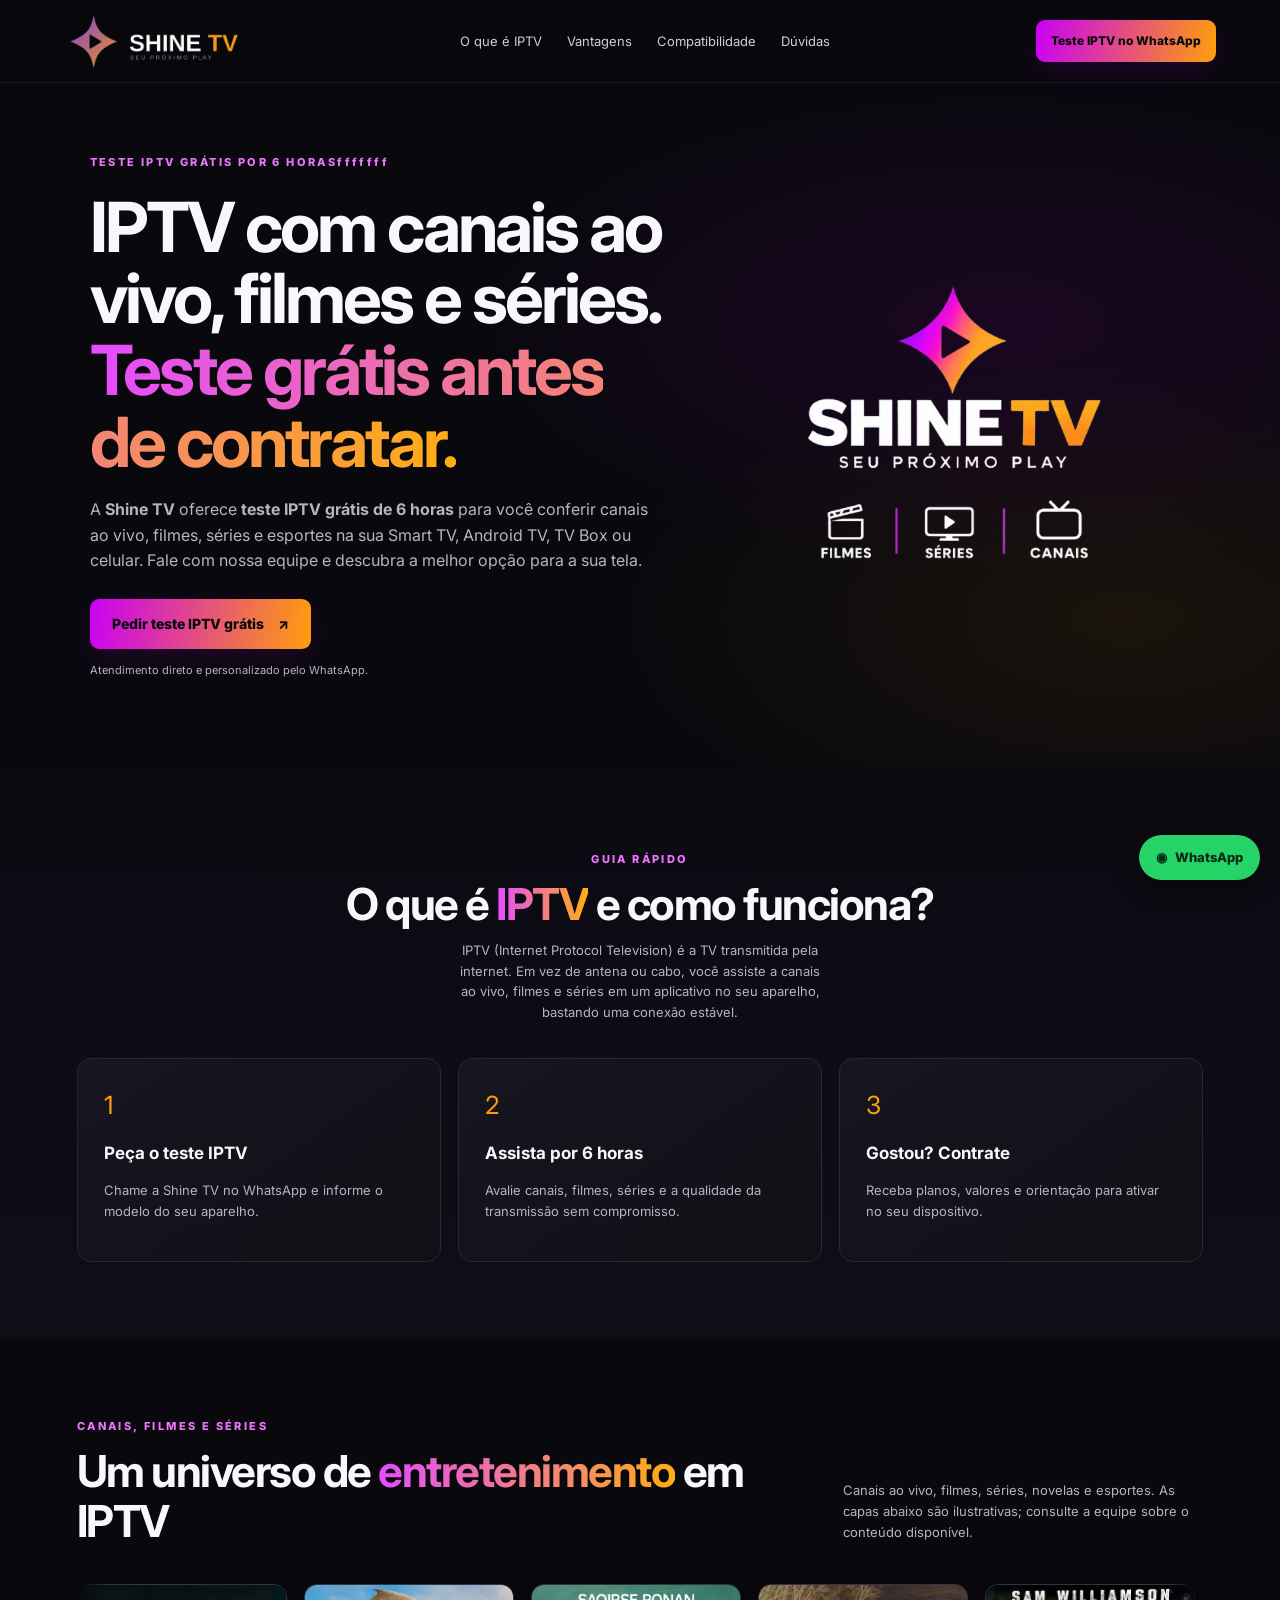
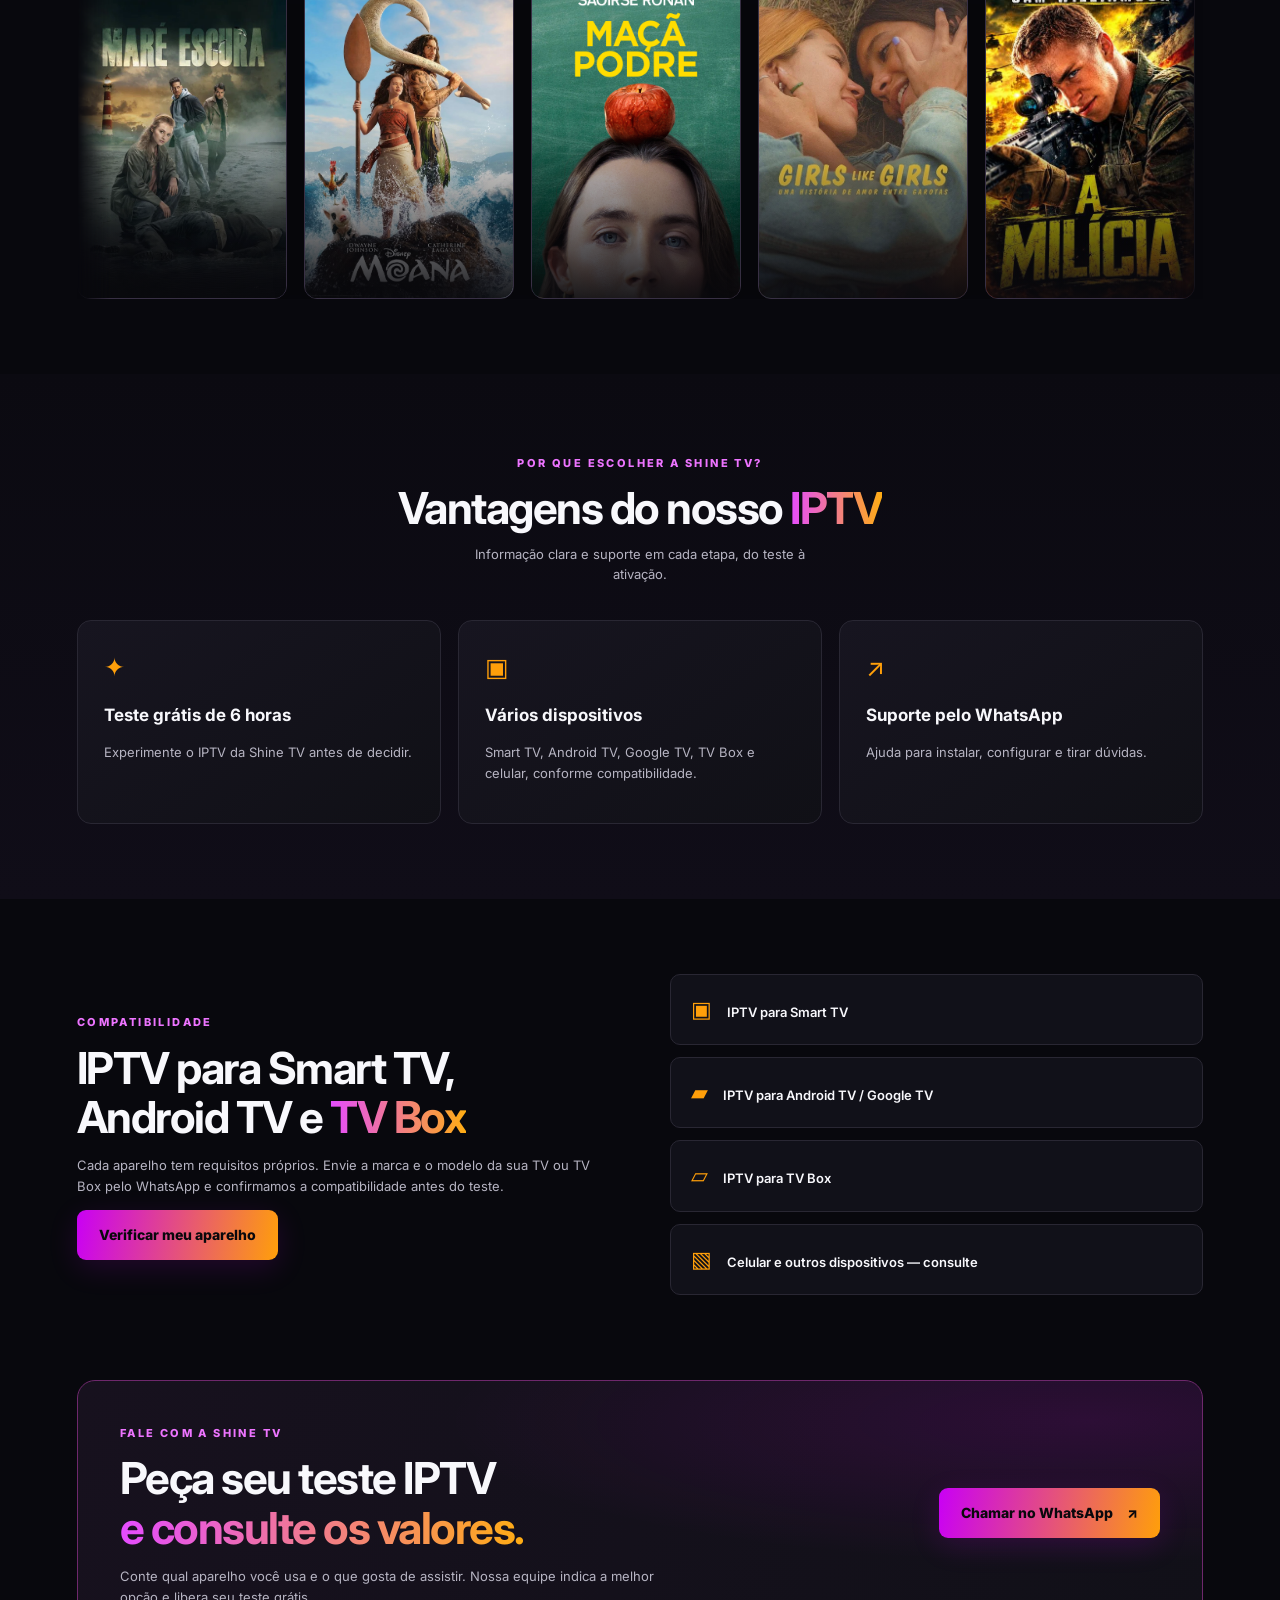
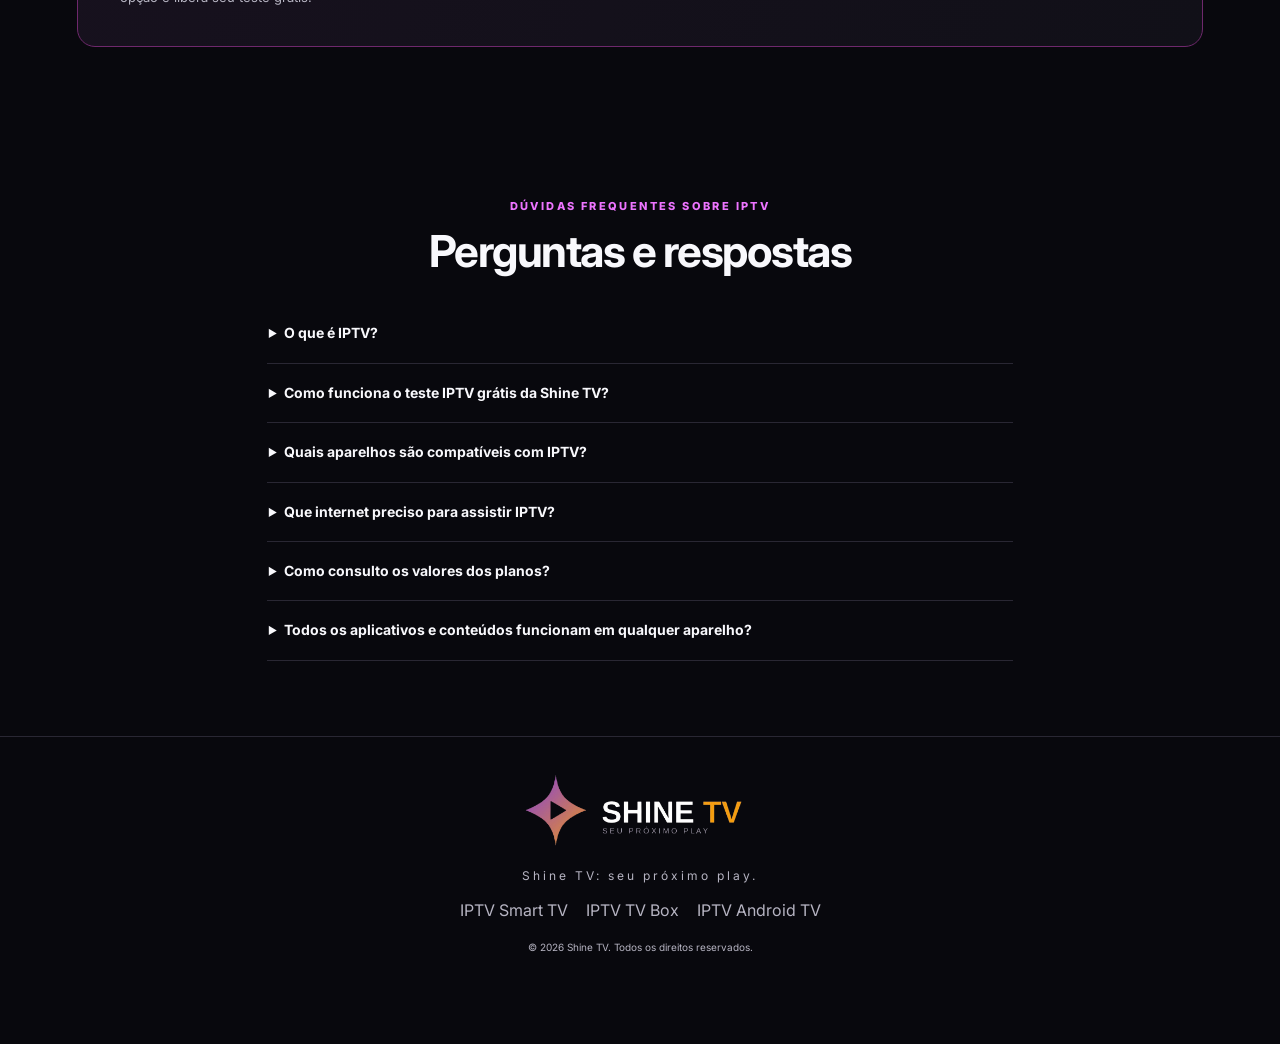
==== index.html @ e27ac7d4 "Update eyebrow text in index.html" ====
<!doctype html>
<html lang="pt-BR">
<head>
  <meta charset="utf-8">
  <meta name="viewport" content="width=device-width, initial-scale=1">

  <!-- TITLE (até ~60 caracteres) e DESCRIPTION (até ~155) -->
  <title>IPTV Teste Grátis 6 Horas | Canais, Filmes e Séries – Shine TV</title>
  <meta name="description" content="Teste IPTV grátis por 6 horas na Shine TV. Canais ao vivo, filmes e séries em Smart TV, Android TV e TV Box. Peça seu teste pelo WhatsApp.">

  <meta name="robots" content="index, follow, max-image-preview:large, max-snippet:-1">
  <meta name="theme-color" content="#08080d">
  <meta name="author" content="Shine TV">
  <link rel="canonical" href="https://shinetv.com.br/">
  <link rel="alternate" hreflang="pt-BR" href="https://shinetv.com.br/">
  <link rel="icon" href="/favicon.ico" sizes="48x48">
  <link rel="icon" type="image/png" sizes="96x96" href="/assets/favicon-96.png">
  <link rel="icon" type="image/png" sizes="48x48" href="/assets/favicon-48.png">
  <link rel="apple-touch-icon" href="/assets/apple-touch-icon.png">

  <!-- Open Graph / Twitter -->
  <meta property="og:type" content="website">
  <meta property="og:locale" content="pt_BR">
  <meta property="og:site_name" content="Shine TV">
  <meta property="og:title" content="IPTV Teste Grátis 6 Horas | Shine TV">
  <meta property="og:description" content="Peça seu teste IPTV grátis: canais ao vivo, filmes e séries em Smart TV, Android TV e TV Box. Atendimento pelo WhatsApp.">
  <meta property="og:url" content="https://shinetv.com.br/">
  <meta property="og:image" content="https://shinetv.com.br/assets/shine-logo-principal.png">
  <meta property="og:image:alt" content="Logo Shine TV – IPTV">
  <meta name="twitter:card" content="summary_large_image">
  <meta name="twitter:title" content="IPTV Teste Grátis 6 Horas | Shine TV">
  <meta name="twitter:description" content="Teste IPTV grátis com canais ao vivo, filmes e séries. Fale com a Shine TV no WhatsApp.">
  <meta name="twitter:image" content="https://shinetv.com.br/assets/shine-logo-principal.png">

  <link rel="preload" as="image" href="assets/shine-logo-principal.png">
  <link rel="stylesheet" href="style.css">

  <!-- Dados estruturados -->
  <script type="application/ld+json">
  {
    "@context": "https://schema.org",
    "@graph": [
      {
        "@type": "Organization",
        "@id": "https://shinetv.com.br/#org",
        "name": "Shine TV",
        "url": "https://shinetv.com.br/",
        "logo": "https://shinetv.com.br/assets/shine-logo-principal.png",
        "description": "Shine TV: entretenimento e streaming com teste IPTV, canais ao vivo, filmes e séries."
      },
      {
        "@type": "WebSite",
        "@id": "https://shinetv.com.br/#website",
        "name": "Shine TV",
        "url": "https://shinetv.com.br/",
        "inLanguage": "pt-BR",
        "publisher": { "@id": "https://shinetv.com.br/#org" }
      },
      {
        "@type": "WebPage",
        "@id": "https://shinetv.com.br/#webpage",
        "url": "https://shinetv.com.br/",
        "name": "IPTV Teste Grátis 6 Horas | Shine TV",
        "isPartOf": { "@id": "https://shinetv.com.br/#website" },
        "about": { "@id": "https://shinetv.com.br/#org" },
        "inLanguage": "pt-BR"
      },
      {
        "@type": "FAQPage",
        "mainEntity": [
          {
            "@type": "Question",
            "name": "O que é IPTV?",
            "acceptedAnswer": { "@type": "Answer", "text": "IPTV (Internet Protocol Television) é a transmissão de televisão pela internet, em vez de antena ou cabo. Com uma boa conexão, você assiste a canais ao vivo, filmes e séries em Smart TV, Android TV, TV Box, celular e outros aparelhos compatíveis." }
          },
          {
            "@type": "Question",
            "name": "Como funciona o teste IPTV grátis da Shine TV?",
            "acceptedAnswer": { "@type": "Answer", "text": "Você chama a Shine TV no WhatsApp, informa o modelo do seu aparelho e recebe um teste gratuito de 6 horas para avaliar a qualidade antes de contratar." }
          },
          {
            "@type": "Question",
            "name": "Quais aparelhos são compatíveis com IPTV?",
            "acceptedAnswer": { "@type": "Answer", "text": "Smart TVs, Android TV, Google TV, TV Box, celulares e outros dispositivos. A compatibilidade varia conforme o aparelho, por isso informe o modelo pelo WhatsApp para confirmar." }
          },
          {
            "@type": "Question",
            "name": "Que internet preciso para assistir IPTV?",
            "acceptedAnswer": { "@type": "Answer", "text": "Recomenda-se conexão estável de pelo menos 10 Mbps para HD e 25 Mbps ou mais para Full HD e 4K. Sempre que possível, prefira cabo de rede ou Wi-Fi 5 GHz." }
          },
          {
            "@type": "Question",
            "name": "Como consulto os valores dos planos?",
            "acceptedAnswer": { "@type": "Answer", "text": "Toque em qualquer botão de WhatsApp do site para falar com a equipe e receber os planos e valores atualizados." }
          }
        ]
      }
    ]
  }
  </script>
</head>

<body>
<header class="topbar">
  <a class="brand" href="#inicio" aria-label="Shine TV – IPTV, início">
    <img src="assets/shine-logo-horizontal.jpeg" alt="Shine TV – teste IPTV, canais, filmes e séries" width="881" height="276">
  </a>

  <nav aria-label="Navegação principal">
    <a href="#o-que-e-iptv">O que é IPTV</a>
    <a href="#vantagens">Vantagens</a>
    <a href="#dispositivos">Compatibilidade</a>
    <a href="#duvidas">Dúvidas</a>
  </nav>

  <a class="button button-small whatsapp-link" href="https://wa.me/5521996345056?text=Ol%C3%A1!%20Quero%20fazer%20o%20teste%20IPTV%20gr%C3%A1tis." target="_blank" rel="noopener">
    Teste IPTV no WhatsApp
  </a>
</header>

<main>
  <section class="hero" id="inicio">
    <div class="hero-copy">
      <span class="eyebrow">TESTE IPTV GRÁTIS POR 6 HORASfffffff</span>

      <h1>IPTV com canais ao vivo, filmes e séries.<br><span>Teste grátis antes de contratar.</span></h1>

      <p>
        A <strong>Shine TV</strong> oferece <strong>teste IPTV grátis de 6 horas</strong>
        para você conferir canais ao vivo, filmes, séries e esportes na sua
        Smart TV, Android TV, TV Box ou celular. Fale com nossa equipe e
        descubra a melhor opção para a sua tela.
      </p>

      <a class="button whatsapp-link" href="https://wa.me/5521996345056?text=Ol%C3%A1!%20Quero%20fazer%20o%20teste%20IPTV%20gr%C3%A1tis." target="_blank" rel="noopener">
        Pedir teste IPTV grátis <span aria-hidden="true">↗</span>
      </a>

      <p class="microcopy">Atendimento direto e personalizado pelo WhatsApp.</p>
    </div>

    <div class="hero-mark">
      <img src="assets/shine-logo-principal.png" alt="Logo Shine TV – IPTV" width="500" height="500" fetchpriority="high">
    </div>
  </section>

  <section class="section benefits" id="o-que-e-iptv">
    <div class="section-heading centered">
      <span class="eyebrow">GUIA RÁPIDO</span>
      <h2>O que é <span>IPTV</span> e como funciona?</h2>
      <p>
        IPTV (Internet Protocol Television) é a TV transmitida pela internet.
        Em vez de antena ou cabo, você assiste a canais ao vivo, filmes e séries
        em um aplicativo no seu aparelho, bastando uma conexão estável.
      </p>
    </div>

    <div class="benefit-grid">
      <article class="benefit">
        <div class="icon">1</div>
        <h3>Peça o teste IPTV</h3>
        <p>Chame a Shine TV no WhatsApp e informe o modelo do seu aparelho.</p>
      </article>
      <article class="benefit">
        <div class="icon">2</div>
        <h3>Assista por 6 horas</h3>
        <p>Avalie canais, filmes, séries e a qualidade da transmissão sem compromisso.</p>
      </article>
      <article class="benefit">
        <div class="icon">3</div>
        <h3>Gostou? Contrate</h3>
        <p>Receba planos, valores e orientação para ativar no seu dispositivo.</p>
      </article>
    </div>
  </section>

  <section class="showcase section" aria-labelledby="destaques-title">
    <div class="section-heading">
      <div>
        <span class="eyebrow">CANAIS, FILMES E SÉRIES</span>
        <h2 id="destaques-title">Um universo de <span>entretenimento</span> em IPTV</h2>
      </div>
      <p>
        Canais ao vivo, filmes, séries, novelas e esportes. As capas abaixo são
        ilustrativas; consulte a equipe sobre o conteúdo disponível.
      </p>
    </div>

    <div class="movie-window" aria-label="Capas ilustrativas de filmes e séries">
      <div class="movie-track">
        <article class="poster"><img src="assets/filme-1.jpg" alt="Destaque ilustrativo de filmes no IPTV Shine TV" loading="lazy" width="210" height="315"><span></span></article>
        <article class="poster"><img src="assets/filme-2.jpg" alt="Destaque ilustrativo de séries no IPTV Shine TV" loading="lazy" width="210" height="315"><span></span></article>
        <article class="poster"><img src="assets/filme-3.jpg" alt="Destaque ilustrativo de canais ao vivo no IPTV Shine TV" loading="lazy" width="210" height="315"><span></span></article>
        <article class="poster"><img src="assets/filme-4.jpg" alt="Destaque ilustrativo de entretenimento 4 Shine TV" loading="lazy" width="210" height="315"><span></span></article>
        <article class="poster"><img src="assets/filme-5.jpg" alt="Destaque ilustrativo de entretenimento 5 Shine TV" loading="lazy" width="210" height="315"><span></span></article>
        <article class="poster"><img src="assets/filme-6.jpg" alt="Destaque ilustrativo de entretenimento 6 Shine TV" loading="lazy" width="210" height="315"><span></span></article>

        <article class="poster" aria-hidden="true"><img src="assets/filme-1.jpg" alt="" loading="lazy"><span></span></article>
        <article class="poster" aria-hidden="true"><img src="assets/filme-2.jpg" alt="" loading="lazy"><span></span></article>
        <article class="poster" aria-hidden="true"><img src="assets/filme-3.jpg" alt="" loading="lazy"><span></span></article>
        <article class="poster" aria-hidden="true"><img src="assets/filme-4.jpg" alt="" loading="lazy"><span></span></article>
        <article class="poster" aria-hidden="true"><img src="assets/filme-5.jpg" alt="" loading="lazy"><span></span></article>
        <article class="poster" aria-hidden="true"><img src="assets/filme-6.jpg" alt="" loading="lazy"><span></span></article>
      </div>
    </div>
  </section>

  <section class="section benefits" id="vantagens">
    <div class="section-heading centered">
      <span class="eyebrow">POR QUE ESCOLHER A SHINE TV?</span>
      <h2>Vantagens do nosso <span>IPTV</span></h2>
      <p>Informação clara e suporte em cada etapa, do teste à ativação.</p>
    </div>

    <div class="benefit-grid">
      <article class="benefit">
        <div class="icon">✦</div>
        <h3>Teste grátis de 6 horas</h3>
        <p>Experimente o IPTV da Shine TV antes de decidir.</p>
      </article>
      <article class="benefit">
        <div class="icon">▣</div>
        <h3>Vários dispositivos</h3>
        <p>Smart TV, Android TV, Google TV, TV Box e celular, conforme compatibilidade.</p>
      </article>
      <article class="benefit">
        <div class="icon">↗</div>
        <h3>Suporte pelo WhatsApp</h3>
        <p>Ajuda para instalar, configurar e tirar dúvidas.</p>
      </article>
    </div>
  </section>

  <section class="devices section" id="dispositivos">
    <div class="device-copy">
      <span class="eyebrow">COMPATIBILIDADE</span>
      <h2>IPTV para Smart TV, Android TV e <span>TV Box</span></h2>
      <p>
        Cada aparelho tem requisitos próprios. Envie a marca e o modelo da sua
        TV ou TV Box pelo WhatsApp e confirmamos a compatibilidade antes do teste.
      </p>
      <a class="button whatsapp-link" href="https://wa.me/5521996345056?text=Ol%C3%A1!%20Quero%20verificar%20se%20meu%20aparelho%20%C3%A9%20compat%C3%ADvel%20com%20IPTV." target="_blank" rel="noopener">
        Verificar meu aparelho
      </a>
    </div>

    <div class="device-list">
      <div>▣ <a href="iptv-smart.html"><span>IPTV para Smart TV</span></a></div>
      <div>▰ <a href="iptv-android.html"><span>IPTV para Android TV / Google TV</span></a></div>
      <div>▱ <a href="iptv-box.html"><span>IPTV para TV Box</span></a></div>
      <div>▧ <a href="https://wa.me/5521996345056?text=Ol%C3%A1!%20Quero%20testar%20IPTV%20no%20meu%20celular%20ou%20outro%20dispositivo.%20Aparelho%3A%20" target="_blank" rel="noopener"><span>Celular e outros dispositivos — consulte</span></a></div>
    </div>
  </section>

  <section class="contact section">
    <div>
      <span class="eyebrow">FALE COM A SHINE TV</span>
      <h2>Peça seu teste IPTV<br><span>e consulte os valores.</span></h2>
      <p>
        Conte qual aparelho você usa e o que gosta de assistir. Nossa equipe
        indica a melhor opção e libera seu teste grátis.
      </p>
    </div>

    <a class="button button-large whatsapp-link" href="https://wa.me/5521996345056?text=Ol%C3%A1!%20Quero%20fazer%20o%20teste%20IPTV%20gr%C3%A1tis." target="_blank" rel="noopener">
      Chamar no WhatsApp <span>↗</span>
    </a>
  </section>

  <section class="section faq" id="duvidas">
    <div class="section-heading centered">
      <span class="eyebrow">DÚVIDAS FREQUENTES SOBRE IPTV</span>
      <h2>Perguntas e respostas</h2>
    </div>

    <details>
      <summary>O que é IPTV?</summary>
      <p>IPTV (Internet Protocol Television) é a transmissão de TV pela internet, em vez de antena ou cabo. Você assiste a canais ao vivo, filmes e séries em aplicativos instalados na Smart TV, Android TV, TV Box ou celular.</p>
    </details>

    <details>
      <summary>Como funciona o teste IPTV grátis da Shine TV?</summary>
      <p>Chame a equipe no WhatsApp, informe o modelo do seu aparelho e receba um teste gratuito de 6 horas para avaliar a qualidade antes de contratar.</p>
    </details>

    <details>
      <summary>Quais aparelhos são compatíveis com IPTV?</summary>
      <p>Smart TVs, Android TV, Google TV, TV Box, celulares e outros dispositivos. A compatibilidade varia conforme o aparelho; informe o modelo pelo WhatsApp para confirmar.</p>
    </details>

    <details>
      <summary>Que internet preciso para assistir IPTV?</summary>
      <p>Uma conexão estável de pelo menos 10 Mbps para HD e 25 Mbps ou mais para Full HD e 4K. Prefira cabo de rede ou Wi-Fi 5 GHz sempre que possível.</p>
    </details>

    <details>
      <summary>Como consulto os valores dos planos?</summary>
      <p>Toque em qualquer botão de WhatsApp do site para falar com a equipe e receber planos e valores atualizados.</p>
    </details>

    <details>
      <summary>Todos os aplicativos e conteúdos funcionam em qualquer aparelho?</summary>
      <p>Não necessariamente. A compatibilidade e a disponibilidade variam conforme o aplicativo e o dispositivo. Confirme com a equipe antes de contratar.</p>
    </details>
  </section>
</main>

<footer class="footer">
  <img src="assets/shine-logo-horizontal.jpeg" alt="Shine TV – IPTV" loading="lazy">
  <p>Shine TV: seu próximo play.</p>
  <nav class="footer-links" aria-label="IPTV por dispositivo">
    <a href="iptv-smart.html">IPTV Smart TV</a>
    <a href="iptv-box.html">IPTV TV Box</a>
    <a href="iptv-android.html">IPTV Android TV</a>
  </nav>
  <small>© <span id="year"></span> Shine TV. Todos os direitos reservados.</small>
</footer>

<a class="floating-whatsapp whatsapp-link" href="https://wa.me/5521996345056?text=Ol%C3%A1!%20Quero%20fazer%20o%20teste%20IPTV%20gr%C3%A1tis." target="_blank" rel="noopener" aria-label="Pedir teste IPTV grátis pelo WhatsApp">
  ◉ <span>WhatsApp</span>
</a>

<script src="script.js" defer></script>
</body>
</html>
---- style.css ----
@import url('https://fonts.googleapis.com/css2?family=Inter:wght@400;500;600;700;800;900&display=swap');

:root {
  --bg: #08080d;
  --panel: #111119;
  --white: #f8f8fc;
  --muted: #b6b4c2;
  --pink: #d400ff;
  --orange: #ff9f0a;
  --line: #292733;
}

* {
  box-sizing: border-box;
}

html {
  scroll-behavior: smooth;
  scroll-padding-top: 90px;
}

body {
  margin: 0;
  background: var(--bg);
  color: var(--white);
  font-family: Inter, Arial, sans-serif;
  line-height: 1.6;
}

a {
  color: inherit;
  text-decoration: none;
}

/* CABEÇALHO */
.topbar {
  min-height: 82px;
  display: flex;
  align-items: center;
  justify-content: space-between;
  gap: 24px;
  padding: 12px max(5vw, 20px);
  border-bottom: 1px solid #ffffff12;
  background: #08080def;
  position: sticky;
  top: 0;
  z-index: 10;
  backdrop-filter: blur(14px);
}

.brand img {
  display: block;
  width: 190px;
  height: auto;
  max-height: 58px;
  object-fit: contain;
}

.topbar nav {
  display: flex;
  gap: 25px;
  color: #d0ced8;
  font-size: 13px;
}

.topbar nav a:hover {
  color: #ffad16;
}

/* BOTÕES */
.button {
  display: inline-flex;
  align-items: center;
  justify-content: center;
  gap: 14px;
  padding: 14px 22px;
  border-radius: 9px;
  background: linear-gradient(100deg, #c900f5, #ff9f0a);
  color: #09080c;
  font-weight: 800;
  font-size: 14px;
  box-shadow: 0 8px 30px #d400ff22;
  transition: transform 0.2s, filter 0.2s;
}

.button:hover {
  transform: translateY(-2px);
  filter: brightness(1.1);
}

.button-small {
  font-size: 12px;
  padding: 11px 15px;
  white-space: nowrap;
}

/* DESTAQUE PRINCIPAL */
.hero {
  min-height: 540px;
  padding: 65px max(7vw, 22px);
  display: grid;
  grid-template-columns: 1.1fr 0.9fr;
  align-items: center;
  gap: 45px;
  background:
    radial-gradient(ellipse at 78% 35%, #9b00b321, transparent 40%),
    radial-gradient(ellipse at 88% 78%, #ff9f0a13, transparent 34%);
}

.eyebrow {
  font-size: 11px;
  letter-spacing: 2.4px;
  font-weight: 800;
  color: #ed74ff;
}

.hero h1 {
  font-size: clamp(42px, 5.4vw, 72px);
  line-height: 1.04;
  letter-spacing: -3px;
  margin: 18px 0;
}

.hero h1 span,
.section h2 span,
.contact h2 span {
  background: linear-gradient(90deg, #e44cff, #ffad13);
  -webkit-background-clip: text;
  background-clip: text;
  color: transparent;
}

.hero-copy > p {
  max-width: 560px;
  color: var(--muted);
  font-size: 16px;
  margin: 0 0 25px;
}

.hero-copy .microcopy {
  font-size: 11px;
  margin-top: 13px;
}

.hero-mark {
  display: flex;
  justify-content: center;
}

.hero-mark img {
  width: min(100%, 380px);
  border-radius: 18px;
  mix-blend-mode: screen;
  object-fit: contain;
}

/* SEÇÕES */
.section {
  padding: 75px max(6vw, 20px);
}

.section-heading {
  display: flex;
  justify-content: space-between;
  align-items: end;
  gap: 35px;
  margin-bottom: 28px;
}

.section-heading h2,
.section h2 {
  font-size: clamp(29px, 3.5vw, 44px);
  line-height: 1.12;
  letter-spacing: -1.5px;
  margin: 10px 0;
}

.section-heading > p {
  max-width: 360px;
  color: var(--muted);
  font-size: 13px;
}

.centered {
  display: block;
  text-align: center;
}

.centered > p {
  margin: 0 auto;
  color: var(--muted);
}

/* MURAL DE FILMES - ANIMAÇÃO HORIZONTAL */
.movie-window {
  display: block;
  overflow: hidden;
  position: relative;
  width: 100%;
  mask-image: linear-gradient(
    90deg,
    transparent,
    #000 3%,
    #000 97%,
    transparent
  );
  -webkit-mask-image: linear-gradient(
    90deg,
    transparent,
    #000 3%,
    #000 97%,
    transparent
  );
}

.movie-track {
  display: flex;
  flex-wrap: nowrap;
  align-items: stretch;
  gap: 17px;
  width: max-content;
  max-width: none;
  animation: shine-mural 50s linear infinite !important;
  animation-play-state: running !important;
  will-change: transform;
}

.movie-window:hover .movie-track {
  animation-play-state: paused !important;
}

.poster {
  flex: 0 0 210px;
  width: 210px;
  height: 315px;
  border-radius: 13px;
  display: flex;
  flex-direction: column;
  justify-content: flex-end;
  overflow: hidden;
  position: relative;
  background: #171720;
  border: 1px solid #383044;
  box-shadow: 0 8px 28px #0006;
}

.poster img {
  position: absolute;
  inset: 0;
  width: 100%;
  height: 100%;
  object-fit: cover;
  display: block;
}

.poster:after {
  content: "";
  position: absolute;
  inset: 0;
  background: linear-gradient(
    180deg,
    #09090d00 45%,
    #09090de8 100%
  );
  pointer-events: none;
}

.poster span {
  position: relative;
  z-index: 1;
  padding: 14px;
  font-size: 11px;
  letter-spacing: 2px;
  font-weight: 900;
  color: #fff;
  text-shadow: 0 2px 8px #000;
}

@keyframes shine-mural {
  from {
    transform: translate3d(0, 0, 0);
  }

  to {
    transform: translate3d(-50%, 0, 0);
  }
}

.disclaimer {
  color: #858290;
  font-size: 10px;
  margin-top: 12px;
}

/* BENEFÍCIOS */
.benefits {
  background: linear-gradient(180deg, #0b0a11, #100d18);
}

.benefit-grid {
  display: grid;
  grid-template-columns: repeat(3, 1fr);
  gap: 17px;
  margin-top: 35px;
}

.benefit {
  background: linear-gradient(145deg, #171520, #101016);
  border: 1px solid var(--line);
  border-radius: 14px;
  padding: 26px;
}

.icon {
  font-size: 25px;
  color: #ff9f0a;
}

.benefit h3 {
  font-size: 17px;
  margin: 15px 0 7px;
}

.benefit p,
.device-copy p,
.contact p {
  color: var(--muted);
  font-size: 13px;
}

/* DISPOSITIVOS COMPATÍVEIS */
.devices {
  display: grid;
  grid-template-columns: 1fr 1fr;
  align-items: center;
  gap: 60px;
}

.device-list {
  display: grid;
  gap: 12px;
}

.device-list div {
  display: flex;
  align-items: center;
  gap: 15px;
  padding: 17px 20px;
  background: var(--panel);
  border: 1px solid var(--line);
  border-radius: 10px;
  color: #ff9f0a;
  font-size: 22px;
}

.device-list span {
  font-size: 13px;
  color: var(--white);
  font-weight: 600;
}

/* CONTATO */
.contact {
  margin: 10px max(6vw, 20px) 70px;
  padding: 38px 42px;
  border: 1px solid #6e286c;
  border-radius: 18px;
  background:
    radial-gradient(ellipse at 90% 15%, #e500ff20, transparent 45%),
    linear-gradient(110deg, #17111e, #111018);
  display: flex;
  align-items: center;
  justify-content: space-between;
  gap: 30px;
}

.contact h2 {
  margin-bottom: 12px;
}

.contact p {
  max-width: 550px;
  margin-bottom: 0;
}

.button-large {
  white-space: nowrap;
}

/* PERGUNTAS FREQUENTES */
.faq {
  max-width: 900px;
  margin: auto;
}

.faq details {
  border-bottom: 1px solid var(--line);
  padding: 18px 2px;
}

.faq summary {
  cursor: pointer;
  font-weight: 700;
  font-size: 14px;
}

.faq details p {
  color: var(--muted);
  font-size: 13px;
  margin-bottom: 0;
}

/* RODAPÉ */
.footer {
  text-align: center;
  padding: 35px 20px 85px;
  border-top: 1px solid var(--line);
  color: var(--muted);
}

.footer img {
  width: min(240px, 70%);
  height: auto;
}

.footer p {
  font-size: 12px;
  letter-spacing: 3px;
}

.footer small {
  font-size: 10px;
}

/* BOTÃO FLUTUANTE DO WHATSAPP */
.floating-whatsapp {
  position: fixed;
  right: 20px;
  bottom: 20px;
  z-index: 20;
  background: #25d366;
  color: #062b14;
  border-radius: 30px;
  padding: 12px 17px;
  font-weight: 800;
  font-size: 13px;
  box-shadow: 0 6px 25px #0007;
  display: flex;
  gap: 8px;
  align-items: center;
}

/* CELULARES E TABLETS */
@media (max-width: 760px) {
  .topbar {
    min-height: 70px;
    padding: 10px 16px;
    gap: 10px;
  }

  .brand img {
    width: 145px;
  }

  .topbar nav {
    display: none;
  }

  .button-small {
    font-size: 10px;
    padding: 10px;
  }

  .hero {
    grid-template-columns: 1fr;
    gap: 20px;
    padding: 52px 22px 35px;
    min-height: 0;
  }

  .hero h1 {
    letter-spacing: -2px;
  }

  .hero-mark img {
    width: 190px;
    max-height: 180px;
    object-fit: cover;
    object-position: center;
  }

  .section {
    padding: 55px 20px;
  }

  .section-heading {
    display: block;
  }

  .section-heading > p {
    margin-top: 12px;
  }

  .poster {
    flex-basis: 175px;
    width: 175px;
    height: 260px;
  }

  .movie-track {
    animation-duration: 60s !important;
  }

  .benefit-grid {
    grid-template-columns: 1fr;
  }

  .devices {
    grid-template-columns: 1fr;
    gap: 25px;
  }

  .contact {
    margin: 0 15px 50px;
    padding: 27px 22px;
    display: block;
  }

  .contact .button {
    margin-top: 22px;
  }

  .floating-whatsapp {
    right: 12px;
    bottom: 12px;
  }

  .footer {
    padding-bottom: 80px;
  }
}

/* MOVIMENTO FORÇADO PARA O MURAL */
@media (prefers-reduced-motion: reduce) {
  .movie-track {
    animation: shine-mural 50s linear infinite !important;
  }
}

/* Links internos */
.footer-links { display: flex; flex-wrap: wrap; gap: 8px 18px; justify-content: center; margin: 10px 0; }
.footer-links a, .device-list a, .contact p a { color: inherit; text-decoration: none; }
.footer-links a:hover, .contact p a:hover { text-decoration: underline; }
.contact p a { text-decoration: underline; }
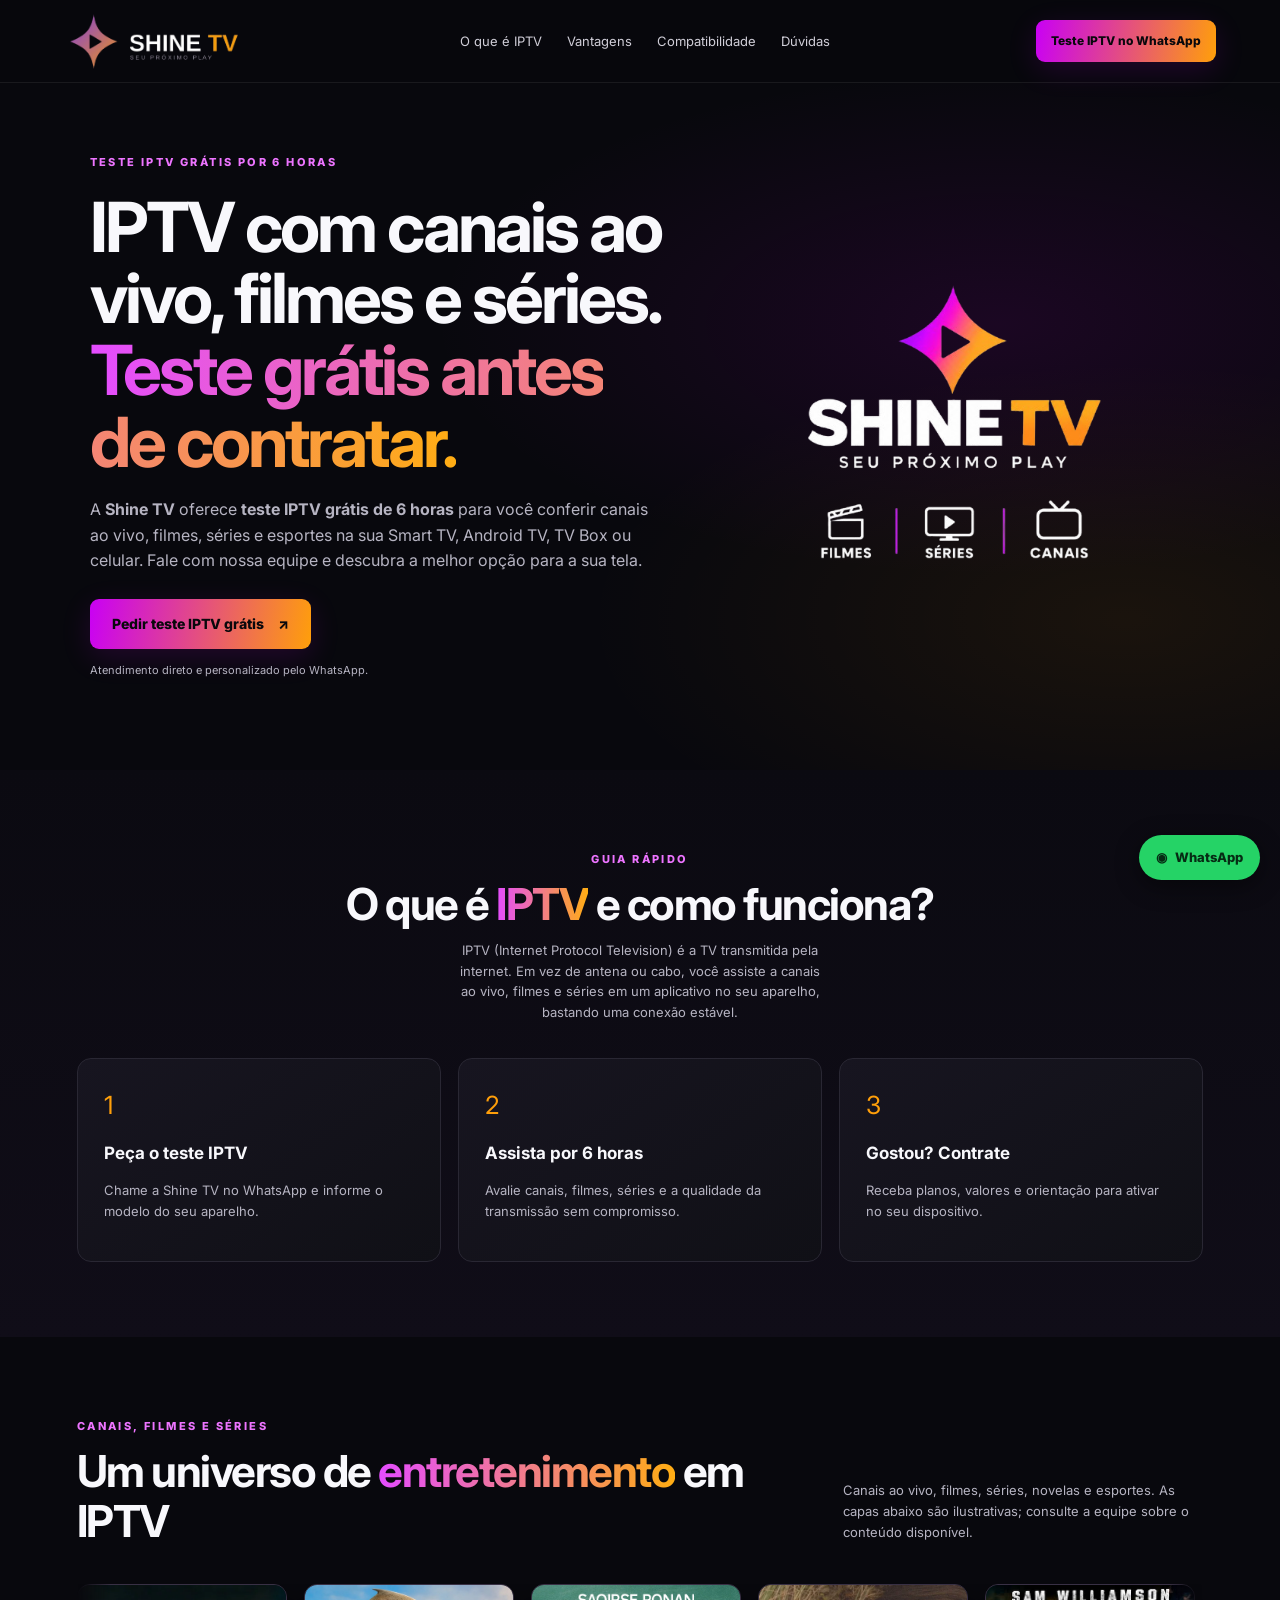
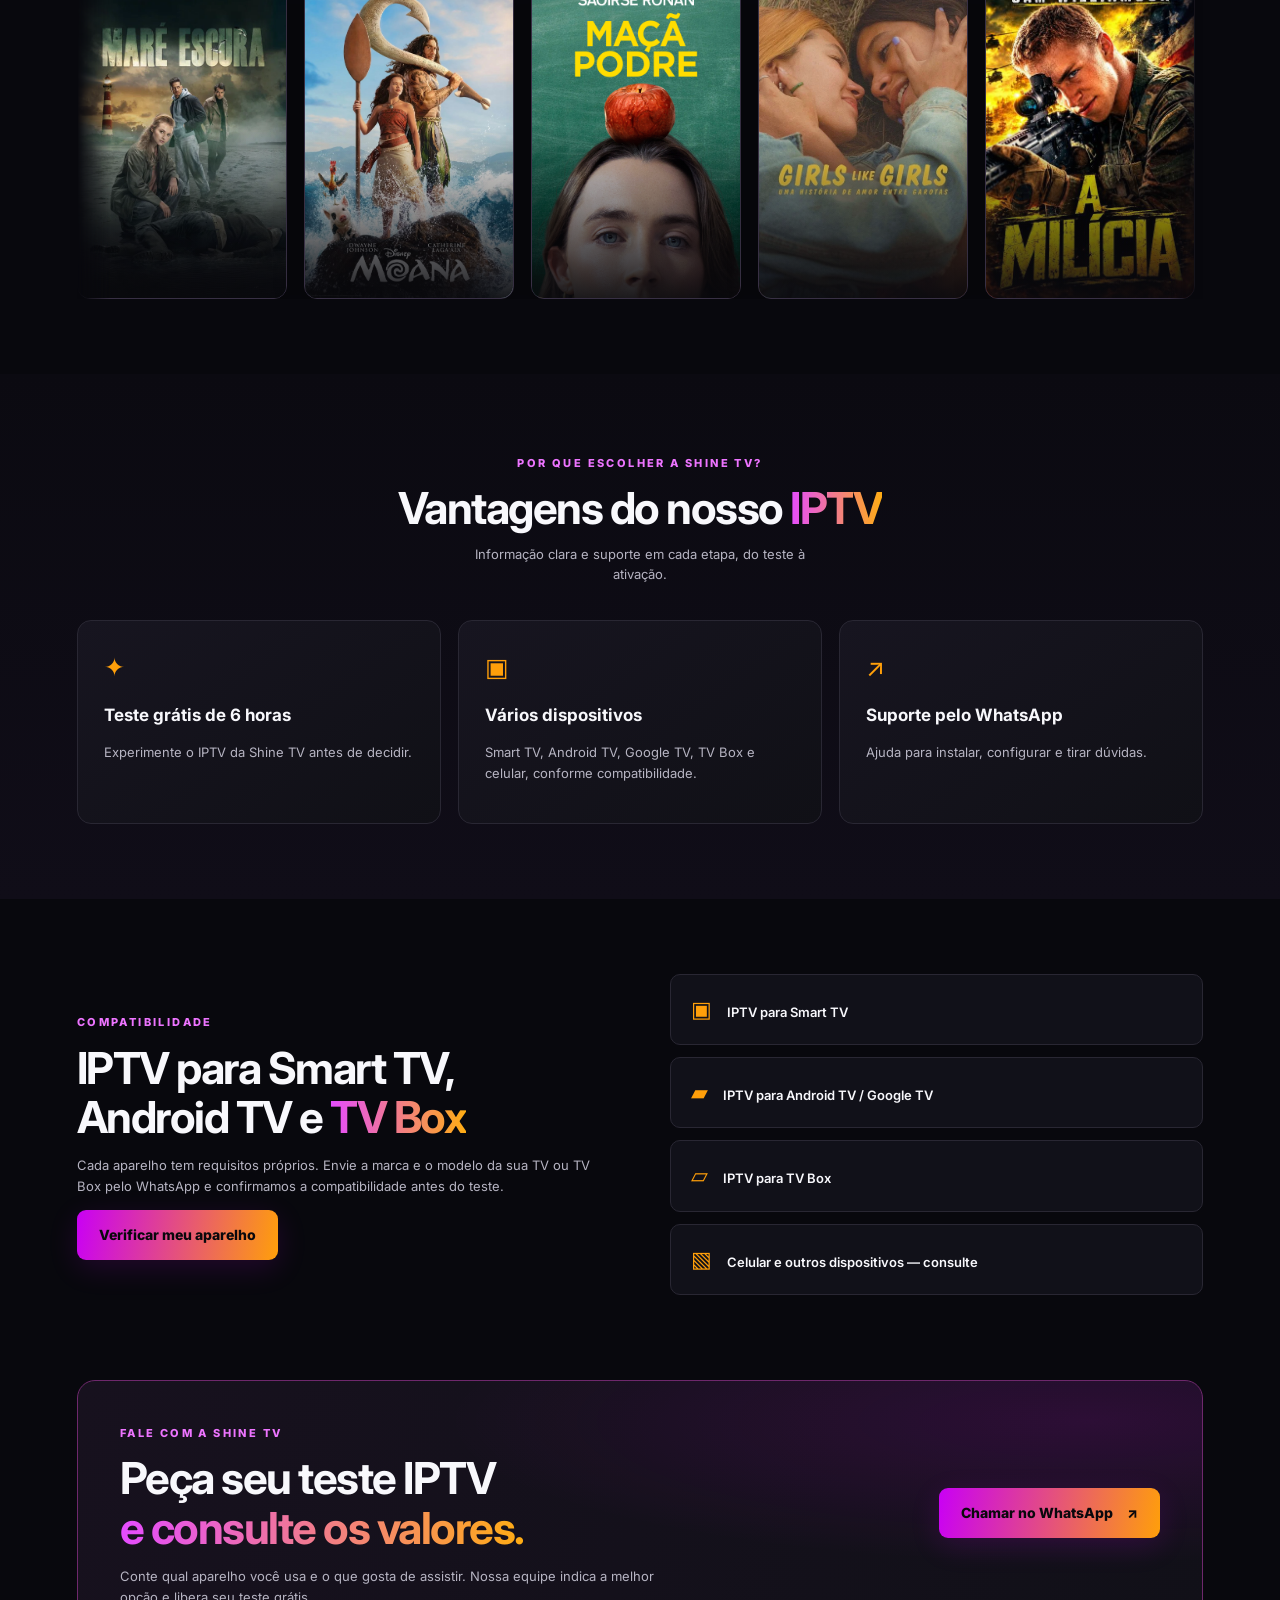
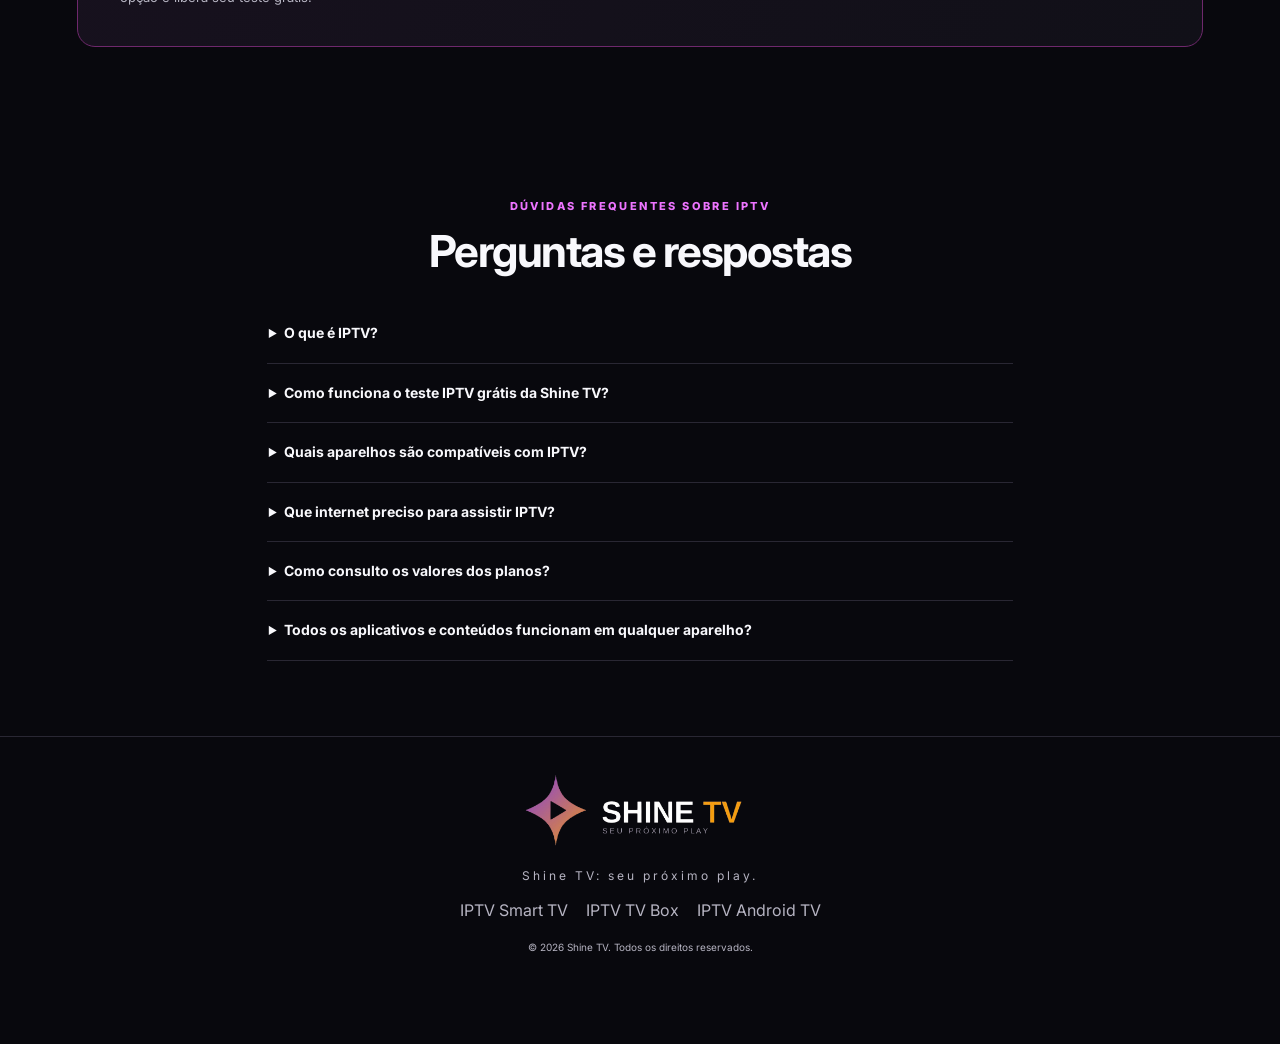
==== commit 2d7fb2f3: "Fix typo in eyebrow span text" ====
--- a/index.html
+++ b/index.html
@@ -121,7 +121,7 @@
 <main>
   <section class="hero" id="inicio">
     <div class="hero-copy">
-      <span class="eyebrow">TESTE IPTV GRÁTIS POR 6 HORASfffffff</span>
+      <span class="eyebrow">TESTE IPTV GRÁTIS POR 6 HORAS</span>
 
       <h1>IPTV com canais ao vivo, filmes e séries.<br><span>Teste grátis antes de contratar.</span></h1>
 
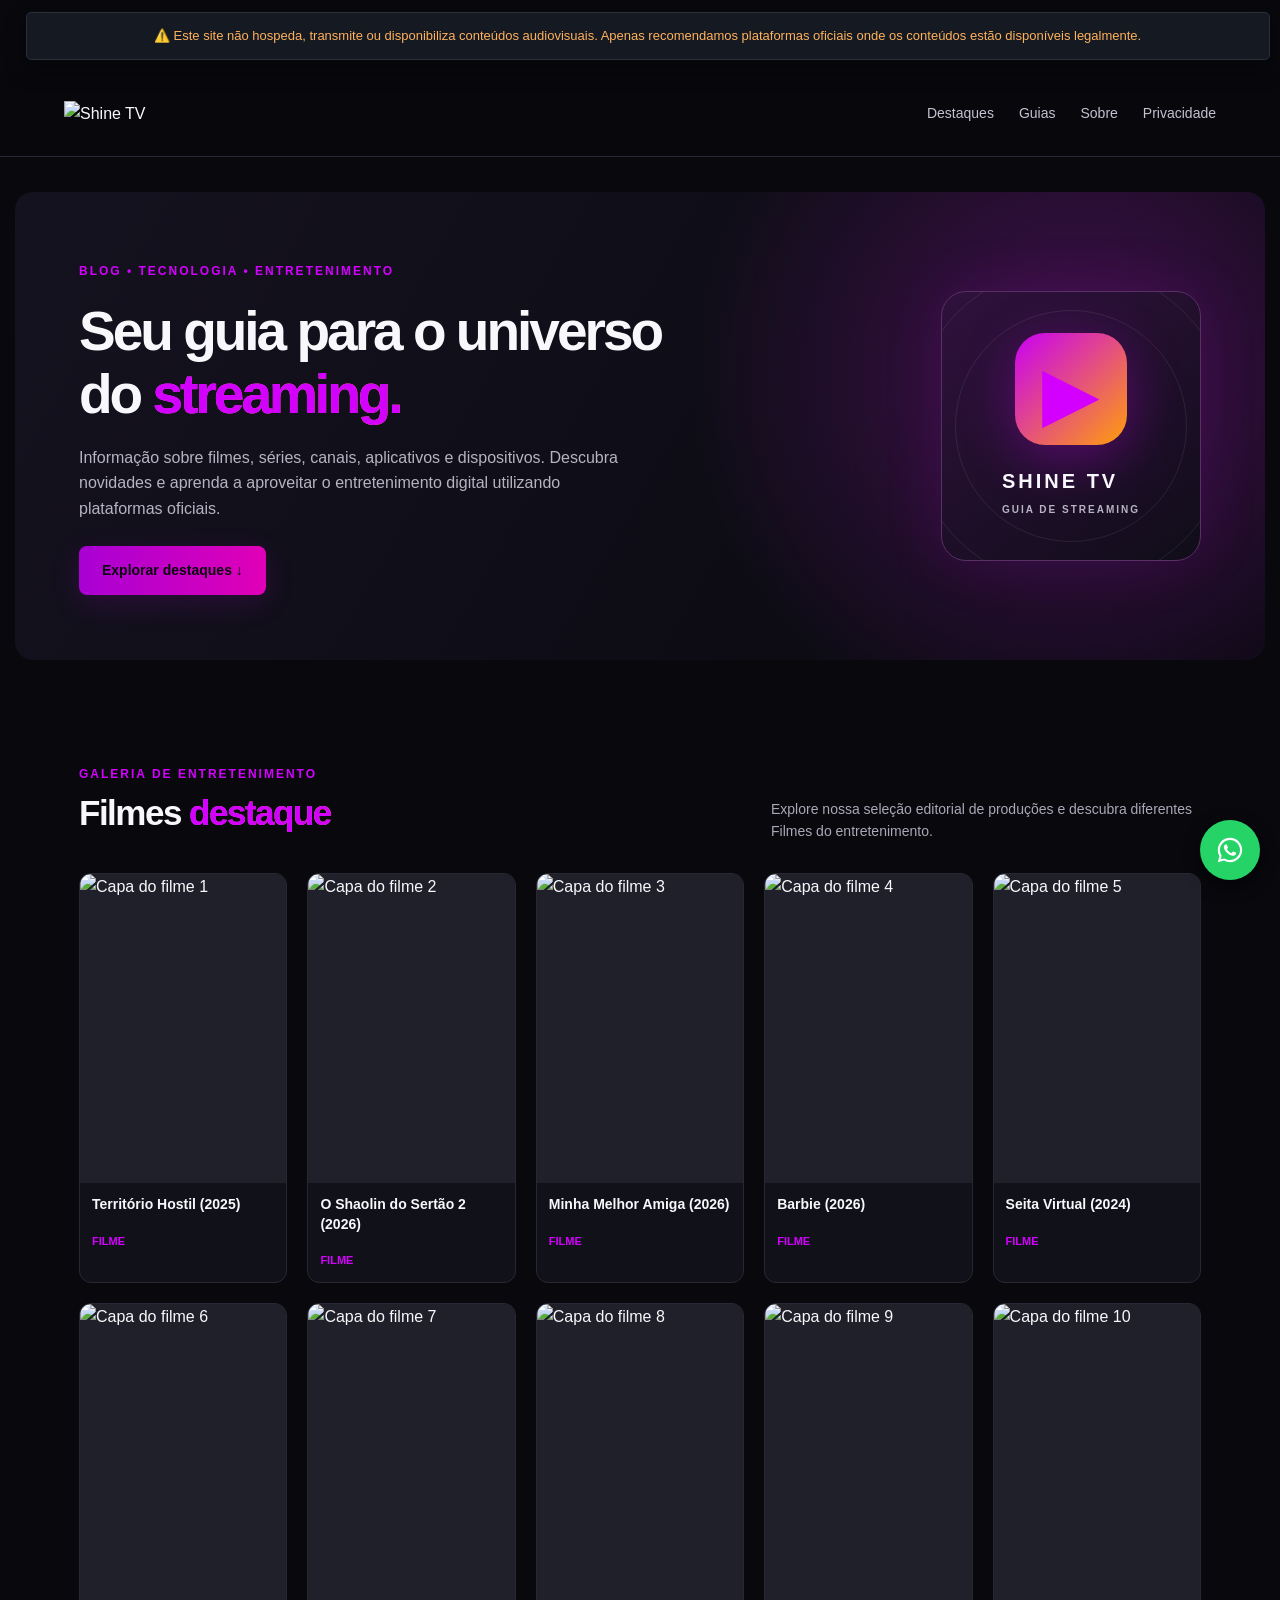
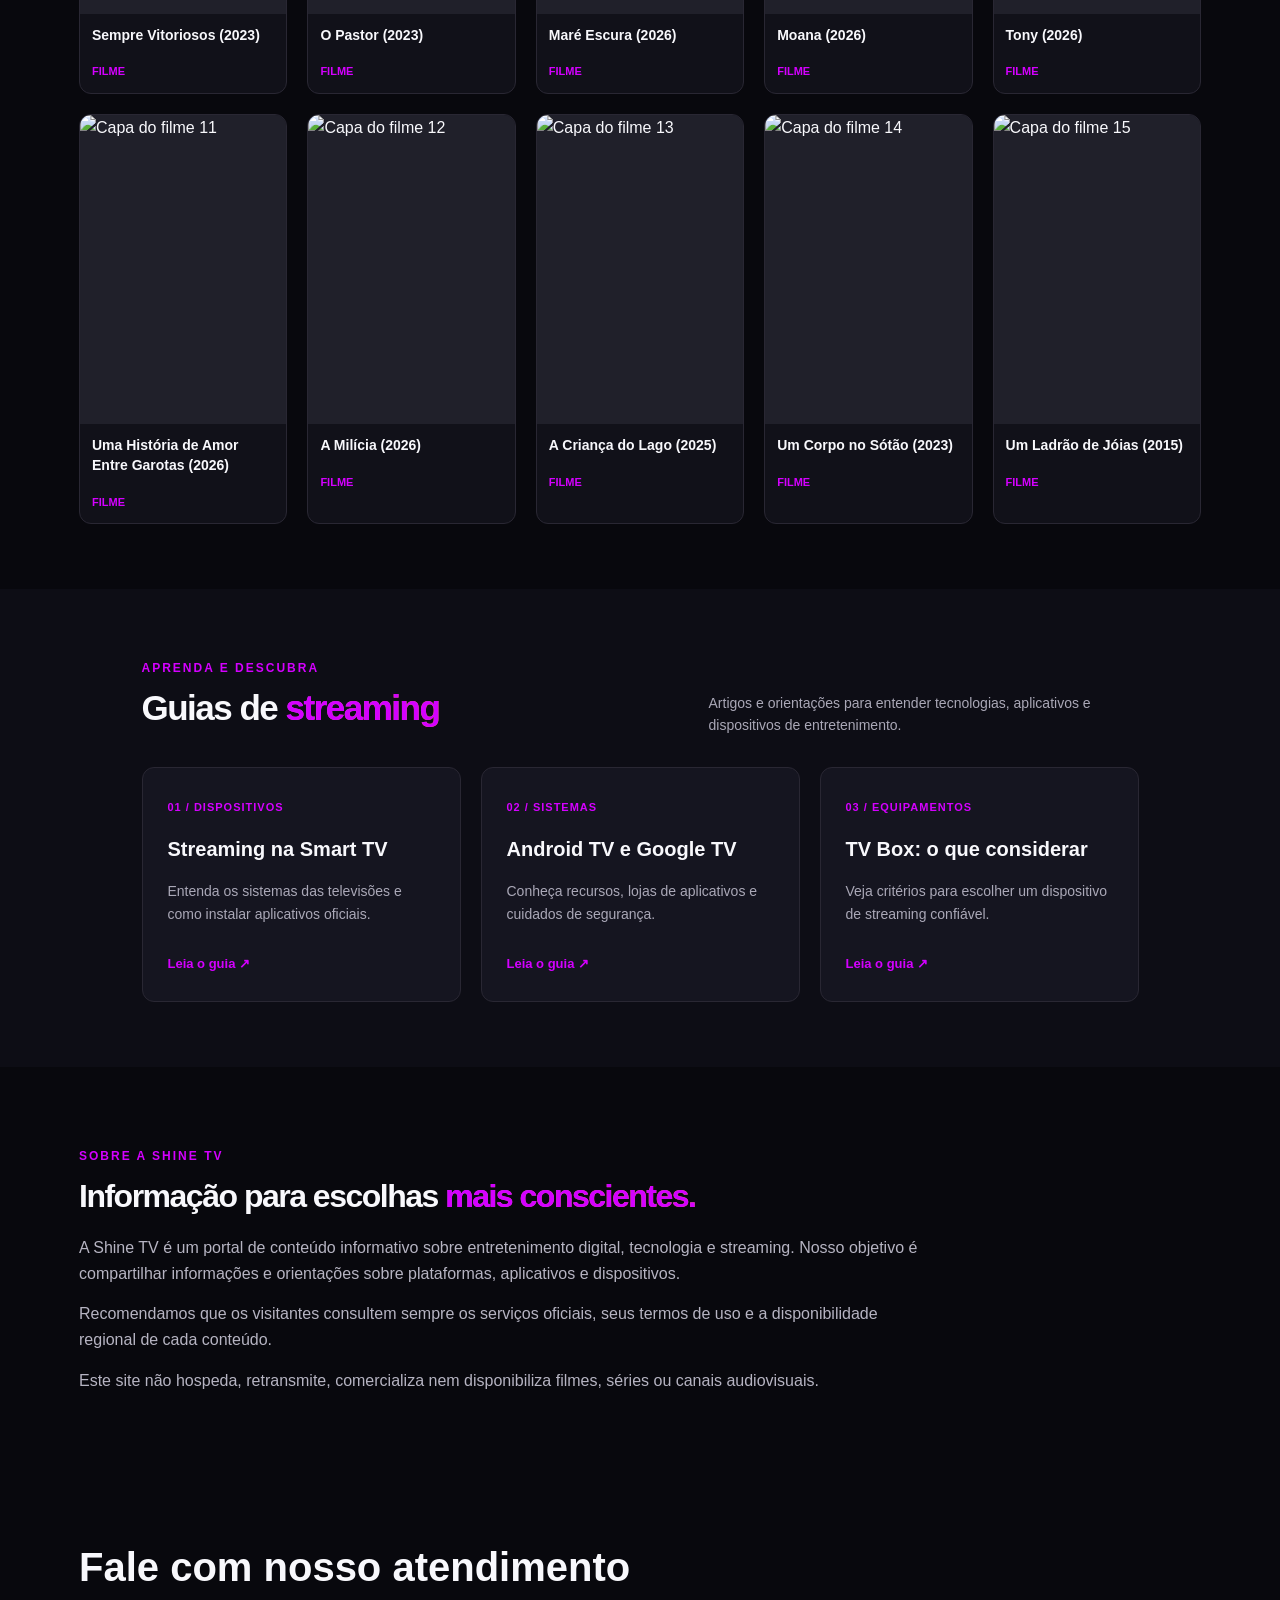
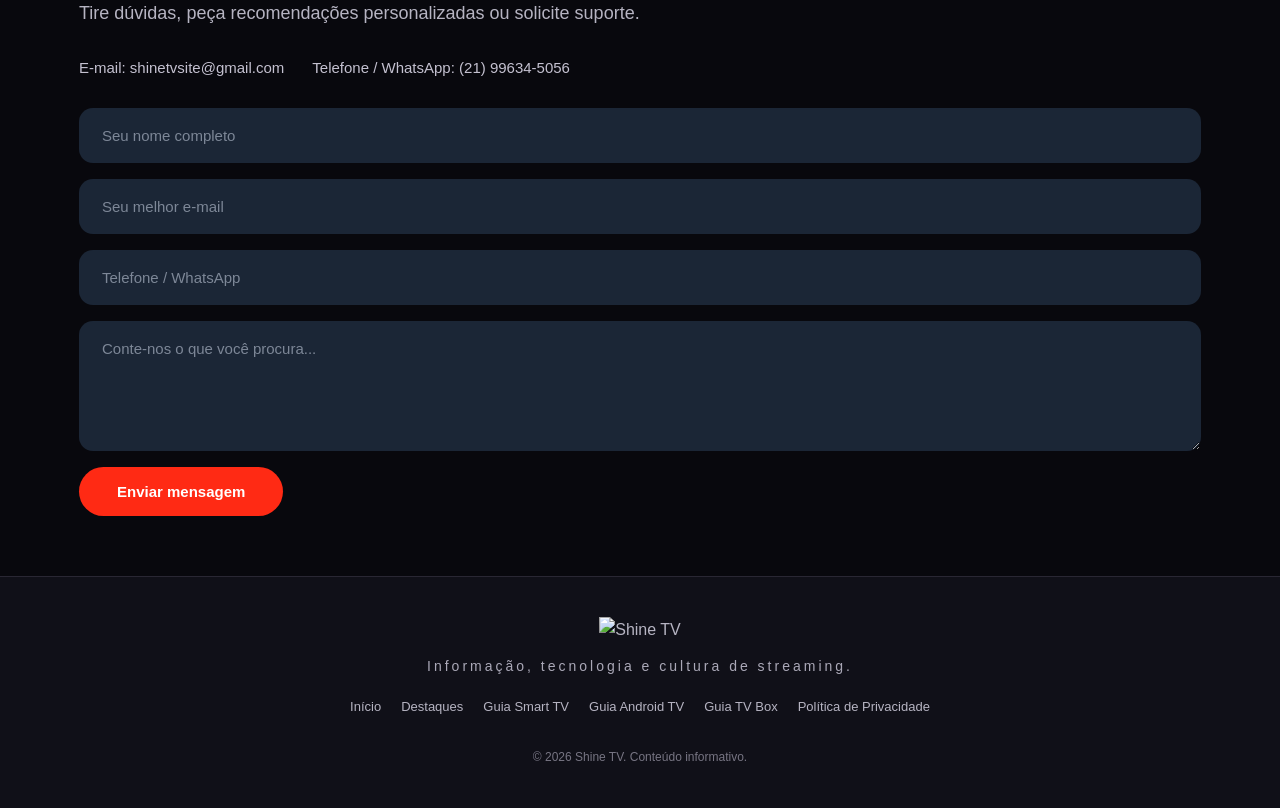
==== commit 218283f1: "Add files via upload" ====
--- a/index.html
+++ b/index.html
@@ -1,325 +1,852 @@
-<!doctype html>
+<!DOCTYPE html>
 <html lang="pt-BR">
 <head>
-  <meta charset="utf-8">
-  <meta name="viewport" content="width=device-width, initial-scale=1">
-
-  <!-- TITLE (até ~60 caracteres) e DESCRIPTION (até ~155) -->
-  <title>IPTV Teste Grátis 6 Horas | Canais, Filmes e Séries – Shine TV</title>
-  <meta name="description" content="Teste IPTV grátis por 6 horas na Shine TV. Canais ao vivo, filmes e séries em Smart TV, Android TV e TV Box. Peça seu teste pelo WhatsApp.">
-
-  <meta name="robots" content="index, follow, max-image-preview:large, max-snippet:-1">
-  <meta name="theme-color" content="#08080d">
-  <meta name="author" content="Shine TV">
-  <link rel="canonical" href="https://shinetv.com.br/">
-  <link rel="alternate" hreflang="pt-BR" href="https://shinetv.com.br/">
-  <link rel="icon" href="/favicon.ico" sizes="48x48">
-  <link rel="icon" type="image/png" sizes="96x96" href="/assets/favicon-96.png">
-  <link rel="icon" type="image/png" sizes="48x48" href="/assets/favicon-48.png">
-  <link rel="apple-touch-icon" href="/assets/apple-touch-icon.png">
-
-  <!-- Open Graph / Twitter -->
-  <meta property="og:type" content="website">
-  <meta property="og:locale" content="pt_BR">
-  <meta property="og:site_name" content="Shine TV">
-  <meta property="og:title" content="IPTV Teste Grátis 6 Horas | Shine TV">
-  <meta property="og:description" content="Peça seu teste IPTV grátis: canais ao vivo, filmes e séries em Smart TV, Android TV e TV Box. Atendimento pelo WhatsApp.">
-  <meta property="og:url" content="https://shinetv.com.br/">
-  <meta property="og:image" content="https://shinetv.com.br/assets/shine-logo-principal.png">
-  <meta property="og:image:alt" content="Logo Shine TV – IPTV">
-  <meta name="twitter:card" content="summary_large_image">
-  <meta name="twitter:title" content="IPTV Teste Grátis 6 Horas | Shine TV">
-  <meta name="twitter:description" content="Teste IPTV grátis com canais ao vivo, filmes e séries. Fale com a Shine TV no WhatsApp.">
-  <meta name="twitter:image" content="https://shinetv.com.br/assets/shine-logo-principal.png">
-
-  <link rel="preload" as="image" href="assets/shine-logo-principal.png">
-  <link rel="stylesheet" href="style.css">
-
-  <!-- Dados estruturados -->
-  <script type="application/ld+json">
-  {
-    "@context": "https://schema.org",
-    "@graph": [
-      {
-        "@type": "Organization",
-        "@id": "https://shinetv.com.br/#org",
-        "name": "Shine TV",
-        "url": "https://shinetv.com.br/",
-        "logo": "https://shinetv.com.br/assets/shine-logo-principal.png",
-        "description": "Shine TV: entretenimento e streaming com teste IPTV, canais ao vivo, filmes e séries."
-      },
-      {
-        "@type": "WebSite",
-        "@id": "https://shinetv.com.br/#website",
-        "name": "Shine TV",
-        "url": "https://shinetv.com.br/",
-        "inLanguage": "pt-BR",
-        "publisher": { "@id": "https://shinetv.com.br/#org" }
-      },
-      {
-        "@type": "WebPage",
-        "@id": "https://shinetv.com.br/#webpage",
-        "url": "https://shinetv.com.br/",
-        "name": "IPTV Teste Grátis 6 Horas | Shine TV",
-        "isPartOf": { "@id": "https://shinetv.com.br/#website" },
-        "about": { "@id": "https://shinetv.com.br/#org" },
-        "inLanguage": "pt-BR"
-      },
-      {
-        "@type": "FAQPage",
-        "mainEntity": [
-          {
-            "@type": "Question",
-            "name": "O que é IPTV?",
-            "acceptedAnswer": { "@type": "Answer", "text": "IPTV (Internet Protocol Television) é a transmissão de televisão pela internet, em vez de antena ou cabo. Com uma boa conexão, você assiste a canais ao vivo, filmes e séries em Smart TV, Android TV, TV Box, celular e outros aparelhos compatíveis." }
-          },
-          {
-            "@type": "Question",
-            "name": "Como funciona o teste IPTV grátis da Shine TV?",
-            "acceptedAnswer": { "@type": "Answer", "text": "Você chama a Shine TV no WhatsApp, informa o modelo do seu aparelho e recebe um teste gratuito de 6 horas para avaliar a qualidade antes de contratar." }
-          },
-          {
-            "@type": "Question",
-            "name": "Quais aparelhos são compatíveis com IPTV?",
-            "acceptedAnswer": { "@type": "Answer", "text": "Smart TVs, Android TV, Google TV, TV Box, celulares e outros dispositivos. A compatibilidade varia conforme o aparelho, por isso informe o modelo pelo WhatsApp para confirmar." }
-          },
-          {
-            "@type": "Question",
-            "name": "Que internet preciso para assistir IPTV?",
-            "acceptedAnswer": { "@type": "Answer", "text": "Recomenda-se conexão estável de pelo menos 10 Mbps para HD e 25 Mbps ou mais para Full HD e 4K. Sempre que possível, prefira cabo de rede ou Wi-Fi 5 GHz." }
-          },
-          {
-            "@type": "Question",
-            "name": "Como consulto os valores dos planos?",
-            "acceptedAnswer": { "@type": "Answer", "text": "Toque em qualquer botão de WhatsApp do site para falar com a equipe e receber os planos e valores atualizados." }
-          }
-        ]
-      }
-    ]
-  }
-  </script>
+<meta charset="UTF-8">
+<meta name="viewport" content="width=device-width, initial-scale=1">
+<meta name="theme-color" content="#08080d">
+<meta name="robots" content="index, follow">
+
+<title>Shine TV | Blog de Filmes, Séries, Canais e Streaming</title>
+
+<meta name="description" content="Conheça o universo do streaming, filmes, séries, canais, IPTV, Smart TV e TV Box. Guias e informações sobre entretenimento digital e plataformas oficiais.">
+
+<link rel="canonical" href="https://shinetv.com.br/">
+<link rel="icon" href="/favicon.ico">
+<link rel="stylesheet" href="style.css">
+
+<style>
+* {
+  box-sizing: border-box;
+  margin: 0;
+  padding: 0;
+}
+
+html {
+  scroll-behavior: smooth;
+}
+
+body {
+  background: #08080d;
+  color: #f8f8fc;
+  font-family: Arial, Helvetica, sans-serif;
+  line-height: 1.6;
+}
+
+a {
+  color: inherit;
+  text-decoration: none;
+}
+
+.legal-notice {
+  background: #151922;
+  border: 1px solid #292f3b;
+  color: #ffb15c;
+  text-align: center;
+  padding: 13px 18px;
+  margin: 12px 2%;
+  border-radius: 5px;
+  font-size: 13px;
+  font-weight: 500;
+}
+
+.topbar {
+  min-height: 85px;
+  padding: 12px 5%;
+  display: flex;
+  align-items: center;
+  justify-content: space-between;
+  gap: 25px;
+  border-bottom: 1px solid #292733;
+}
+
+.brand img {
+  width: 170px;
+  height: auto;
+  display: block;
+}
+
+.topbar nav {
+  display: flex;
+  flex-wrap: wrap;
+  gap: 25px;
+}
+
+.topbar nav a {
+  color: #c4c1d0;
+  font-size: 14px;
+  transition: .2s;
+}
+
+.topbar nav a:hover {
+  color: #d400ff;
+}
+
+.blog-hero {
+  margin: 35px auto;
+  max-width: 1250px;
+  padding: 65px 5%;
+  border-radius: 18px;
+  background:
+    radial-gradient(circle at 85% 40%, #42104e 0%, transparent 35%),
+    linear-gradient(120deg, #15121f, #090910);
+  display: flex;
+  align-items: center;
+  justify-content: space-between;
+  gap: 40px;
+  min-height: 350px;
+}
+
+.hero-copy {
+  max-width: 650px;
+}
+
+.eyebrow {
+  color: #d400ff;
+  font-size: 12px;
+  font-weight: bold;
+  letter-spacing: 2px;
+}
+
+.blog-hero h1 {
+  font-size: clamp(32px, 5vw, 55px);
+  line-height: 1.15;
+  margin: 18px 0;
+}
+
+.blog-hero h1 span,
+.section-heading h2 span,
+.about-section h2 span {
+  color: #d400ff;
+}
+
+.blog-hero p {
+  color: #b6b4c2;
+  max-width: 560px;
+  font-size: 16px;
+  margin-bottom: 25px;
+}
+
+.button {
+  display: inline-block;
+  background: linear-gradient(90deg, #a900d4, #e000b7);
+  padding: 13px 23px;
+  border-radius: 8px;
+  font-weight: bold;
+  font-size: 14px;
+  transition: .2s;
+}
+
+.button:hover {
+  transform: translateY(-3px);
+}
+
+.hero-art {
+  width: 260px;
+  height: 260px;
+  flex-shrink: 0;
+  border: 1px solid #593064;
+  border-radius: 25px;
+  background: linear-gradient(145deg, #30113d, #100d19);
+  display: flex;
+  flex-direction: column;
+  align-items: center;
+  justify-content: center;
+  box-shadow: 0 0 60px #a900d422;
+}
+
+.screen-icon {
+  font-size: 75px;
+  color: #d400ff;
+}
+
+.hero-art-caption {
+  font-size: 20px;
+  font-weight: bold;
+  letter-spacing: 3px;
+}
+
+.hero-art-caption span {
+  display: block;
+  text-align: center;
+  color: #b6b4c2;
+  font-size: 10px;
+  letter-spacing: 2px;
+}
+
+.section {
+  max-width: 1250px;
+  margin: auto;
+  padding: 65px 5%;
+}
+
+.section-heading {
+  display: flex;
+  justify-content: space-between;
+  align-items: end;
+  gap: 25px;
+  margin-bottom: 30px;
+}
+
+.section-heading h2 {
+  font-size: clamp(25px, 4vw, 35px);
+  margin-top: 8px;
+}
+
+.section-heading p {
+  color: #aaa8b7;
+  max-width: 430px;
+  font-size: 14px;
+}
+
+/* GALERIA DE FILMES E SÉRIES */
+
+.catalog-grid {
+  display: grid;
+  grid-template-columns: repeat(5, minmax(0, 1fr));
+  gap: 20px;
+}
+
+.catalog-card {
+  min-width: 0;
+  overflow: hidden;
+  background: #111119;
+  border: 1px solid #292733;
+  border-radius: 12px;
+  transition: transform .25s, border-color .25s;
+}
+
+.catalog-card:hover {
+  transform: translateY(-6px);
+  border-color: #d400ff;
+}
+
+.catalog-card img {
+  display: block;
+  width: 100%;
+  aspect-ratio: 2 / 3;
+  object-fit: cover;
+  background: #20202a;
+}
+
+.catalog-card h3 {
+  color: #f8f8fc;
+  font-size: 14px;
+  padding: 12px;
+  line-height: 1.4;
+}
+
+.catalog-card .tag {
+  display: inline-block;
+  margin: 0 12px 12px;
+  color: #d400ff;
+  font-size: 11px;
+  font-weight: bold;
+  text-transform: uppercase;
+}
+
+/* GUIAS */
+
+.guide-section {
+  background: #0d0d15;
+  max-width: 100%;
+}
+
+.guide-inner {
+  max-width: 1125px;
+  margin: auto;
+}
+
+.guide-grid {
+  display: grid;
+  grid-template-columns: repeat(3, 1fr);
+  gap: 20px;
+  margin-top: 30px;
+}
+
+.guide-card {
+  display: block;
+  background: #151520;
+  border: 1px solid #292733;
+  border-radius: 12px;
+  padding: 25px;
+  transition: .2s;
+}
+
+.guide-card:hover {
+  border-color: #d400ff;
+  transform: translateY(-4px);
+}
+
+.guide-card span {
+  color: #d400ff;
+  font-size: 11px;
+  font-weight: bold;
+  letter-spacing: 1px;
+}
+
+.guide-card h3 {
+  margin: 15px 0;
+  font-size: 20px;
+}
+
+.guide-card p {
+  color: #aaa8b7;
+  font-size: 14px;
+  margin-bottom: 20px;
+}
+
+.guide-card b {
+  color: #d400ff;
+  font-size: 13px;
+}
+
+/* SOBRE */
+
+.about-section {
+  padding-top: 75px;
+  padding-bottom: 75px;
+}
+
+.about-section h2 {
+  font-size: 32px;
+  margin: 12px 0 20px;
+}
+
+.about-section p {
+  color: #b6b4c2;
+  max-width: 850px;
+  margin-bottom: 15px;
+}
+
+/* RODAPÉ */
+
+.footer {
+  background: #101018;
+  border-top: 1px solid #292733;
+  text-align: center;
+  padding: 40px 5%;
+}
+
+.footer img {
+  width: 155px;
+  max-width: 70%;
+  height: auto;
+}
+
+.footer p {
+  color: #aaa8b7;
+  margin: 12px 0 20px;
+  font-size: 14px;
+}
+
+.footer-links {
+  display: flex;
+  justify-content: center;
+  flex-wrap: wrap;
+  gap: 20px;
+  margin-bottom: 25px;
+}
+
+.footer-links a {
+  color: #b6b4c2;
+  font-size: 13px;
+}
+
+.footer-links a:hover {
+  color: #d400ff;
+}
+
+.footer small {
+  color: #777583;
+  font-size: 12px;
+}
+
+/* RESPONSIVIDADE */
+
+@media (max-width: 850px) {
+  .catalog-grid {
+    grid-template-columns: repeat(3, minmax(0, 1fr));
+  }
+
+  .hero-art {
+    width: 200px;
+    height: 200px;
+  }
+
+  .guide-grid {
+    grid-template-columns: 1fr;
+  }
+}
+
+@media (max-width: 600px) {
+  .legal-notice {
+    font-size: 11px;
+    padding: 11px;
+    margin: 10px;
+  }
+
+  .topbar {
+    flex-direction: column;
+    padding: 18px 12px;
+  }
+
+  .topbar nav {
+    justify-content: center;
+    gap: 15px;
+  }
+
+  .topbar nav a {
+    font-size: 12px;
+  }
+
+  .blog-hero {
+    margin: 15px;
+    padding: 35px 22px;
+    flex-direction: column;
+    align-items: flex-start;
+  }
+
+  .hero-art {
+    display: none;
+  }
+
+  .section {
+    padding: 45px 18px;
+  }
+
+  .section-heading {
+    flex-direction: column;
+    align-items: flex-start;
+  }
+
+  .catalog-grid {
+    grid-template-columns: repeat(2, minmax(0, 1fr));
+    gap: 12px;
+  }
+
+  .catalog-card h3 {
+    font-size: 13px;
+    padding: 9px;
+  }
+
+  .catalog-card .tag {
+    margin: 0 9px 10px;
+  }
+
+  .about-section h2 {
+    font-size: 26px;
+  }
+
+  .footer-links {
+    gap: 13px;
+  }
+}
+
+/* CONTATO */
+.contact-section {
+  max-width: 1250px;
+  margin: 0 auto;
+  padding: 60px 5%;
+}
+.contact-section h2 {
+  font-size: clamp(28px, 4vw, 40px);
+  line-height: 1.2;
+  margin-bottom: 8px;
+}
+.contact-section > p {
+  color: #b6b4c2;
+  font-size: 18px;
+  margin-bottom: 28px;
+}
+.contact-info {
+  display: flex;
+  flex-wrap: wrap;
+  gap: 8px 28px;
+  margin-bottom: 28px;
+  color: #c4c1d0;
+  font-size: 15px;
+}
+.contact-info a:hover {
+  color: #d400ff;
+}
+.contact-form {
+  display: flex;
+  flex-direction: column;
+  gap: 16px;
+}
+.contact-form input,
+.contact-form textarea {
+  width: 100%;
+  background: #1b2636;
+  border: 1px solid transparent;
+  border-radius: 14px;
+  padding: 18px 22px;
+  color: #f8f8fc;
+  font-family: inherit;
+  font-size: 15px;
+}
+.contact-form textarea {
+  min-height: 130px;
+  resize: vertical;
+}
+.contact-form input::placeholder,
+.contact-form textarea::placeholder {
+  color: #7d8797;
+}
+.contact-form input:focus,
+.contact-form textarea:focus {
+  outline: none;
+  border-color: #d400ff;
+}
+.contact-form button {
+  align-self: flex-start;
+  background: #ff2a14;
+  color: #fff;
+  border: 0;
+  border-radius: 30px;
+  padding: 16px 38px;
+  font-weight: bold;
+  font-size: 15px;
+  cursor: pointer;
+  transition: .2s;
+}
+.contact-form button:hover {
+  transform: translateY(-3px);
+}
+</style>
 </head>
 
 <body>
+
+<!-- AVISO LEGAL -->
+
+<div class="legal-notice" role="note" aria-label="Aviso legal">
+⚠️ Este site não hospeda, transmite ou disponibiliza conteúdos audiovisuais. Apenas recomendamos plataformas oficiais onde os conteúdos estão disponíveis legalmente.
+</div>
+
+<!-- CABEÇALHO -->
+
 <header class="topbar">
-  <a class="brand" href="#inicio" aria-label="Shine TV – IPTV, início">
-    <img src="assets/shine-logo-horizontal.jpeg" alt="Shine TV – teste IPTV, canais, filmes e séries" width="881" height="276">
-  </a>
-
-  <nav aria-label="Navegação principal">
-    <a href="#o-que-e-iptv">O que é IPTV</a>
-    <a href="#vantagens">Vantagens</a>
-    <a href="#dispositivos">Compatibilidade</a>
-    <a href="#duvidas">Dúvidas</a>
-  </nav>
-
-  <a class="button button-small whatsapp-link" href="https://wa.me/5521996345056?text=Ol%C3%A1!%20Quero%20fazer%20o%20teste%20IPTV%20gr%C3%A1tis." target="_blank" rel="noopener">
-    Teste IPTV no WhatsApp
-  </a>
+
+<a class="brand" href="index.html" aria-label="Shine TV - início">
+<img src="assets/shine-logo-horizontal.jpeg" alt="Shine TV">
+</a>
+
+<nav aria-label="Navegação principal">
+<a href="#catalogo">Destaques</a>
+<a href="#guias">Guias</a>
+<a href="#sobre">Sobre</a>
+<a href="politica-de-privacidade.html">Privacidade</a>
+</nav>
+
 </header>
 
 <main>
-  <section class="hero" id="inicio">
-    <div class="hero-copy">
-      <span class="eyebrow">TESTE IPTV GRÁTIS POR 6 HORAS</span>
-
-      <h1>IPTV com canais ao vivo, filmes e séries.<br><span>Teste grátis antes de contratar.</span></h1>
-
-      <p>
-        A <strong>Shine TV</strong> oferece <strong>teste IPTV grátis de 6 horas</strong>
-        para você conferir canais ao vivo, filmes, séries e esportes na sua
-        Smart TV, Android TV, TV Box ou celular. Fale com nossa equipe e
-        descubra a melhor opção para a sua tela.
-      </p>
-
-      <a class="button whatsapp-link" href="https://wa.me/5521996345056?text=Ol%C3%A1!%20Quero%20fazer%20o%20teste%20IPTV%20gr%C3%A1tis." target="_blank" rel="noopener">
-        Pedir teste IPTV grátis <span aria-hidden="true">↗</span>
-      </a>
-
-      <p class="microcopy">Atendimento direto e personalizado pelo WhatsApp.</p>
-    </div>
-
-    <div class="hero-mark">
-      <img src="assets/shine-logo-principal.png" alt="Logo Shine TV – IPTV" width="500" height="500" fetchpriority="high">
-    </div>
-  </section>
-
-  <section class="section benefits" id="o-que-e-iptv">
-    <div class="section-heading centered">
-      <span class="eyebrow">GUIA RÁPIDO</span>
-      <h2>O que é <span>IPTV</span> e como funciona?</h2>
-      <p>
-        IPTV (Internet Protocol Television) é a TV transmitida pela internet.
-        Em vez de antena ou cabo, você assiste a canais ao vivo, filmes e séries
-        em um aplicativo no seu aparelho, bastando uma conexão estável.
-      </p>
-    </div>
-
-    <div class="benefit-grid">
-      <article class="benefit">
-        <div class="icon">1</div>
-        <h3>Peça o teste IPTV</h3>
-        <p>Chame a Shine TV no WhatsApp e informe o modelo do seu aparelho.</p>
-      </article>
-      <article class="benefit">
-        <div class="icon">2</div>
-        <h3>Assista por 6 horas</h3>
-        <p>Avalie canais, filmes, séries e a qualidade da transmissão sem compromisso.</p>
-      </article>
-      <article class="benefit">
-        <div class="icon">3</div>
-        <h3>Gostou? Contrate</h3>
-        <p>Receba planos, valores e orientação para ativar no seu dispositivo.</p>
-      </article>
-    </div>
-  </section>
-
-  <section class="showcase section" aria-labelledby="destaques-title">
-    <div class="section-heading">
-      <div>
-        <span class="eyebrow">CANAIS, FILMES E SÉRIES</span>
-        <h2 id="destaques-title">Um universo de <span>entretenimento</span> em IPTV</h2>
-      </div>
-      <p>
-        Canais ao vivo, filmes, séries, novelas e esportes. As capas abaixo são
-        ilustrativas; consulte a equipe sobre o conteúdo disponível.
-      </p>
-    </div>
-
-    <div class="movie-window" aria-label="Capas ilustrativas de filmes e séries">
-      <div class="movie-track">
-        <article class="poster"><img src="assets/filme-1.jpg" alt="Destaque ilustrativo de filmes no IPTV Shine TV" loading="lazy" width="210" height="315"><span></span></article>
-        <article class="poster"><img src="assets/filme-2.jpg" alt="Destaque ilustrativo de séries no IPTV Shine TV" loading="lazy" width="210" height="315"><span></span></article>
-        <article class="poster"><img src="assets/filme-3.jpg" alt="Destaque ilustrativo de canais ao vivo no IPTV Shine TV" loading="lazy" width="210" height="315"><span></span></article>
-        <article class="poster"><img src="assets/filme-4.jpg" alt="Destaque ilustrativo de entretenimento 4 Shine TV" loading="lazy" width="210" height="315"><span></span></article>
-        <article class="poster"><img src="assets/filme-5.jpg" alt="Destaque ilustrativo de entretenimento 5 Shine TV" loading="lazy" width="210" height="315"><span></span></article>
-        <article class="poster"><img src="assets/filme-6.jpg" alt="Destaque ilustrativo de entretenimento 6 Shine TV" loading="lazy" width="210" height="315"><span></span></article>
-
-        <article class="poster" aria-hidden="true"><img src="assets/filme-1.jpg" alt="" loading="lazy"><span></span></article>
-        <article class="poster" aria-hidden="true"><img src="assets/filme-2.jpg" alt="" loading="lazy"><span></span></article>
-        <article class="poster" aria-hidden="true"><img src="assets/filme-3.jpg" alt="" loading="lazy"><span></span></article>
-        <article class="poster" aria-hidden="true"><img src="assets/filme-4.jpg" alt="" loading="lazy"><span></span></article>
-        <article class="poster" aria-hidden="true"><img src="assets/filme-5.jpg" alt="" loading="lazy"><span></span></article>
-        <article class="poster" aria-hidden="true"><img src="assets/filme-6.jpg" alt="" loading="lazy"><span></span></article>
-      </div>
-    </div>
-  </section>
-
-  <section class="section benefits" id="vantagens">
-    <div class="section-heading centered">
-      <span class="eyebrow">POR QUE ESCOLHER A SHINE TV?</span>
-      <h2>Vantagens do nosso <span>IPTV</span></h2>
-      <p>Informação clara e suporte em cada etapa, do teste à ativação.</p>
-    </div>
-
-    <div class="benefit-grid">
-      <article class="benefit">
-        <div class="icon">✦</div>
-        <h3>Teste grátis de 6 horas</h3>
-        <p>Experimente o IPTV da Shine TV antes de decidir.</p>
-      </article>
-      <article class="benefit">
-        <div class="icon">▣</div>
-        <h3>Vários dispositivos</h3>
-        <p>Smart TV, Android TV, Google TV, TV Box e celular, conforme compatibilidade.</p>
-      </article>
-      <article class="benefit">
-        <div class="icon">↗</div>
-        <h3>Suporte pelo WhatsApp</h3>
-        <p>Ajuda para instalar, configurar e tirar dúvidas.</p>
-      </article>
-    </div>
-  </section>
-
-  <section class="devices section" id="dispositivos">
-    <div class="device-copy">
-      <span class="eyebrow">COMPATIBILIDADE</span>
-      <h2>IPTV para Smart TV, Android TV e <span>TV Box</span></h2>
-      <p>
-        Cada aparelho tem requisitos próprios. Envie a marca e o modelo da sua
-        TV ou TV Box pelo WhatsApp e confirmamos a compatibilidade antes do teste.
-      </p>
-      <a class="button whatsapp-link" href="https://wa.me/5521996345056?text=Ol%C3%A1!%20Quero%20verificar%20se%20meu%20aparelho%20%C3%A9%20compat%C3%ADvel%20com%20IPTV." target="_blank" rel="noopener">
-        Verificar meu aparelho
-      </a>
-    </div>
-
-    <div class="device-list">
-      <div>▣ <a href="iptv-smart.html"><span>IPTV para Smart TV</span></a></div>
-      <div>▰ <a href="iptv-android.html"><span>IPTV para Android TV / Google TV</span></a></div>
-      <div>▱ <a href="iptv-box.html"><span>IPTV para TV Box</span></a></div>
-      <div>▧ <a href="https://wa.me/5521996345056?text=Ol%C3%A1!%20Quero%20testar%20IPTV%20no%20meu%20celular%20ou%20outro%20dispositivo.%20Aparelho%3A%20" target="_blank" rel="noopener"><span>Celular e outros dispositivos — consulte</span></a></div>
-    </div>
-  </section>
-
-  <section class="contact section">
-    <div>
-      <span class="eyebrow">FALE COM A SHINE TV</span>
-      <h2>Peça seu teste IPTV<br><span>e consulte os valores.</span></h2>
-      <p>
-        Conte qual aparelho você usa e o que gosta de assistir. Nossa equipe
-        indica a melhor opção e libera seu teste grátis.
-      </p>
-    </div>
-
-    <a class="button button-large whatsapp-link" href="https://wa.me/5521996345056?text=Ol%C3%A1!%20Quero%20fazer%20o%20teste%20IPTV%20gr%C3%A1tis." target="_blank" rel="noopener">
-      Chamar no WhatsApp <span>↗</span>
-    </a>
-  </section>
-
-  <section class="section faq" id="duvidas">
-    <div class="section-heading centered">
-      <span class="eyebrow">DÚVIDAS FREQUENTES SOBRE IPTV</span>
-      <h2>Perguntas e respostas</h2>
-    </div>
-
-    <details>
-      <summary>O que é IPTV?</summary>
-      <p>IPTV (Internet Protocol Television) é a transmissão de TV pela internet, em vez de antena ou cabo. Você assiste a canais ao vivo, filmes e séries em aplicativos instalados na Smart TV, Android TV, TV Box ou celular.</p>
-    </details>
-
-    <details>
-      <summary>Como funciona o teste IPTV grátis da Shine TV?</summary>
-      <p>Chame a equipe no WhatsApp, informe o modelo do seu aparelho e receba um teste gratuito de 6 horas para avaliar a qualidade antes de contratar.</p>
-    </details>
-
-    <details>
-      <summary>Quais aparelhos são compatíveis com IPTV?</summary>
-      <p>Smart TVs, Android TV, Google TV, TV Box, celulares e outros dispositivos. A compatibilidade varia conforme o aparelho; informe o modelo pelo WhatsApp para confirmar.</p>
-    </details>
-
-    <details>
-      <summary>Que internet preciso para assistir IPTV?</summary>
-      <p>Uma conexão estável de pelo menos 10 Mbps para HD e 25 Mbps ou mais para Full HD e 4K. Prefira cabo de rede ou Wi-Fi 5 GHz sempre que possível.</p>
-    </details>
-
-    <details>
-      <summary>Como consulto os valores dos planos?</summary>
-      <p>Toque em qualquer botão de WhatsApp do site para falar com a equipe e receber planos e valores atualizados.</p>
-    </details>
-
-    <details>
-      <summary>Todos os aplicativos e conteúdos funcionam em qualquer aparelho?</summary>
-      <p>Não necessariamente. A compatibilidade e a disponibilidade variam conforme o aplicativo e o dispositivo. Confirme com a equipe antes de contratar.</p>
-    </details>
-  </section>
+
+<!-- APRESENTAÇÃO -->
+
+<section class="blog-hero">
+
+<div class="hero-copy">
+
+<span class="eyebrow">BLOG • TECNOLOGIA • ENTRETENIMENTO</span>
+
+<h1>Seu guia para o universo do <span>streaming.</span></h1>
+
+<p>
+Informação sobre filmes, séries, canais, aplicativos e dispositivos.
+Descubra novidades e aprenda a aproveitar o entretenimento digital
+utilizando plataformas oficiais.
+</p>
+
+<a class="button" href="#catalogo">
+Explorar destaques ↓
+</a>
+
+</div>
+
+<div class="hero-art" aria-hidden="true">
+<div class="screen-icon">▶</div>
+<div class="hero-art-caption">
+SHINE TV
+<span>GUIA DE STREAMING</span>
+</div>
+</div>
+
+</section>
+
+<!-- FILMES E SÉRIES -->
+
+<section class="section" id="catalogo">
+
+<div class="section-heading">
+
+<div>
+<span class="eyebrow">GALERIA DE ENTRETENIMENTO</span>
+<h2>Filmes <span>destaque</span></h2>
+</div>
+
+<p>
+Explore nossa seleção editorial de produções e descubra
+diferentes Filmes do entretenimento.
+</p>
+
+</div>
+
+<div class="catalog-grid">
+
+<article class="catalog-card">
+<img src="assets/filmes/filme-1.jpg" alt="Capa do filme 1" loading="lazy">
+<h3>Território Hostil (2025)</h3>
+<span class="tag">Filme</span>
+</article>
+
+<article class="catalog-card">
+<img src="assets/filmes/filme-2.jpg" alt="Capa do filme 2" loading="lazy">
+<h3>O Shaolin do Sertão 2 (2026)</h3>
+<span class="tag">Filme</span>
+</article>
+
+<article class="catalog-card">
+<img src="assets/filmes/filme-3.jpg" alt="Capa do filme 3" loading="lazy">
+<h3>Minha Melhor Amiga (2026)</h3>
+<span class="tag">Filme</span>
+</article>
+
+<article class="catalog-card">
+<img src="assets/filmes/filme-4.jpg" alt="Capa do filme 4" loading="lazy">
+<h3>Barbie (2026)</h3>
+<span class="tag">Filme</span>
+</article>
+
+<article class="catalog-card">
+<img src="assets/filmes/filme-5.jpg" alt="Capa do filme 5" loading="lazy">
+<h3>Seita Virtual (2024)</h3>
+<span class="tag">Filme</span>
+</article>
+
+<article class="catalog-card">
+<img src="assets/filmes/filme-6.webp" alt="Capa do filme 6" loading="lazy">
+<h3>Sempre Vitoriosos (2023)</h3>
+<span class="tag">Filme</span>
+</article>
+
+<article class="catalog-card">
+<img src="assets/filmes/filme-7.jpg" alt="Capa do filme 7" loading="lazy">
+<h3>O Pastor (2023)</h3>
+<span class="tag">Filme</span>
+</article>
+
+<article class="catalog-card">
+<img src="assets/filmes/filme-8.jpg" alt="Capa do filme 8" loading="lazy">
+<h3>Maré Escura (2026)</h3>
+<span class="tag">Filme</span>
+</article>
+
+<article class="catalog-card">
+<img src="assets/filmes/filme-9.jpg" alt="Capa do filme 9" loading="lazy">
+<h3>Moana (2026)</h3>
+<span class="tag">Filme</span>
+</article>
+
+<article class="catalog-card">
+<img src="assets/filmes/filme-10.png" alt="Capa do filme 10" loading="lazy">
+<h3>Tony (2026)</h3>
+<span class="tag">Filme</span>
+</article>
+
+<article class="catalog-card">
+<img src="assets/filmes/filme-11.jpg" alt="Capa do filme 11" loading="lazy">
+<h3>Uma História de Amor Entre Garotas (2026)</h3>
+<span class="tag">Filme</span>
+</article>
+
+<article class="catalog-card">
+<img src="assets/filmes/filme-12.jpg" alt="Capa do filme 12" loading="lazy">
+<h3>A Milícia (2026)</h3>
+<span class="tag">Filme</span>
+</article>
+
+<article class="catalog-card">
+<img src="assets/filmes/filme-13.jpg" alt="Capa do filme 13" loading="lazy">
+<h3>A Criança do Lago (2025)</h3>
+<span class="tag">Filme</span>
+</article>
+
+<article class="catalog-card">
+<img src="assets/filmes/filme-14.jpg" alt="Capa do filme 14" loading="lazy">
+<h3>Um Corpo no Sótão (2023)</h3>
+<span class="tag">Filme</span>
+</article>
+
+<article class="catalog-card">
+<img src="assets/filmes/filme-15.jpeg" alt="Capa do filme 15" loading="lazy">
+<h3>Um Ladrão de Jóias (2015)</h3>
+<span class="tag">Filme</span>
+</article>
+
+</div>
+</section>
+
+<!-- GUIAS -->
+
+<section class="guide-section" id="guias">
+
+<div class="section guide-inner">
+
+<div class="section-heading">
+<div>
+<span class="eyebrow">APRENDA E DESCUBRA</span>
+<h2>Guias de <span style="color:#d400ff">streaming</span></h2>
+</div>
+<p>
+Artigos e orientações para entender tecnologias,
+aplicativos e dispositivos de entretenimento.
+</p>
+</div>
+
+<div class="guide-grid">
+
+<a class="guide-card" href="iptv-smart.html">
+<span>01 / DISPOSITIVOS</span>
+<h3>Streaming na Smart TV</h3>
+<p>
+Entenda os sistemas das televisões e como instalar
+aplicativos oficiais.
+</p>
+<b>Leia o guia ↗</b>
+</a>
+
+<a class="guide-card" href="iptv-android.html">
+<span>02 / SISTEMAS</span>
+<h3>Android TV e Google TV</h3>
+<p>
+Conheça recursos, lojas de aplicativos e cuidados
+de segurança.
+</p>
+<b>Leia o guia ↗</b>
+</a>
+
+<a class="guide-card" href="iptv-box.html">
+<span>03 / EQUIPAMENTOS</span>
+<h3>TV Box: o que considerar</h3>
+<p>
+Veja critérios para escolher um dispositivo de
+streaming confiável.
+</p>
+<b>Leia o guia ↗</b>
+</a>
+
+</div>
+</div>
+</section>
+
+<!-- SOBRE -->
+
+<section class="section about-section" id="sobre">
+
+<span class="eyebrow">SOBRE A SHINE TV</span>
+
+<h2>Informação para escolhas <span>mais conscientes.</span></h2>
+
+<p>
+A Shine TV é um portal de conteúdo informativo sobre
+entretenimento digital, tecnologia e streaming.
+Nosso objetivo é compartilhar informações e orientações
+sobre plataformas, aplicativos e dispositivos.
+</p>
+
+<p>
+Recomendamos que os visitantes consultem sempre os
+serviços oficiais, seus termos de uso e a disponibilidade
+regional de cada conteúdo.
+</p>
+
+<p>
+Este site não hospeda, retransmite, comercializa nem
+disponibiliza filmes, séries ou canais audiovisuais.
+</p>
+
+</section>
+
+<!-- CONTATO -->
+
+<section class="contact-section" id="contato">
+
+<h2>Fale com nosso atendimento</h2>
+
+<p>Tire dúvidas, peça recomendações personalizadas ou solicite suporte.</p>
+
+<div class="contact-info">
+<span>E-mail: <a href="mailto:shinetvsite@gmail.com">shinetvsite@gmail.com</a></span>
+<span>Telefone / WhatsApp: <a href="tel:+5521996345056">(21) 99634-5056</a></span>
+</div>
+
+<form class="contact-form" id="contact-form">
+<input type="text" name="nome" placeholder="Seu nome completo" autocomplete="name" required>
+<input type="email" name="email" placeholder="Seu melhor e-mail" autocomplete="email" required>
+<input type="tel" name="telefone" placeholder="Telefone / WhatsApp" autocomplete="tel">
+<textarea name="mensagem" placeholder="Conte-nos o que você procura..." required></textarea>
+<button type="submit">Enviar mensagem</button>
+</form>
+
+</section>
+
 </main>
 
+<!-- RODAPÉ -->
+
 <footer class="footer">
-  <img src="assets/shine-logo-horizontal.jpeg" alt="Shine TV – IPTV" loading="lazy">
-  <p>Shine TV: seu próximo play.</p>
-  <nav class="footer-links" aria-label="IPTV por dispositivo">
-    <a href="iptv-smart.html">IPTV Smart TV</a>
-    <a href="iptv-box.html">IPTV TV Box</a>
-    <a href="iptv-android.html">IPTV Android TV</a>
-  </nav>
-  <small>© <span id="year"></span> Shine TV. Todos os direitos reservados.</small>
+
+<img src="assets/shine-logo-horizontal.jpeg" alt="Shine TV" loading="lazy">
+
+<p>Informação, tecnologia e cultura de streaming.</p>
+
+<nav class="footer-links" aria-label="Links do rodapé">
+
+<a href="index.html">Início</a>
+
+<a href="#catalogo">Destaques</a>
+
+<a href="iptv-smart.html">Guia Smart TV</a>
+
+<a href="iptv-android.html">Guia Android TV</a>
+
+<a href="iptv-box.html">Guia TV Box</a>
+
+<a href="politica-de-privacidade.html">Política de Privacidade</a>
+
+</nav>
+
+<small>
+© <span id="year"></span> Shine TV. Conteúdo informativo.
+</small>
+
 </footer>
 
-<a class="floating-whatsapp whatsapp-link" href="https://wa.me/5521996345056?text=Ol%C3%A1!%20Quero%20fazer%20o%20teste%20IPTV%20gr%C3%A1tis." target="_blank" rel="noopener" aria-label="Pedir teste IPTV grátis pelo WhatsApp">
-  ◉ <span>WhatsApp</span>
+<script>
+document.getElementById("year").textContent =
+new Date().getFullYear();
+</script>
+
+<script>
+document.getElementById('contact-form').addEventListener('submit', function (e) {
+  e.preventDefault();
+  var f = e.target;
+  var corpo = 'Nome: ' + f.nome.value + '\n' +
+              'E-mail: ' + f.email.value + '\n' +
+              'Telefone: ' + f.telefone.value + '\n\n' +
+              f.mensagem.value;
+  window.location.href = 'mailto:shinetvsite@gmail.com?subject=' +
+    encodeURIComponent('Contato pelo site Shine TV') +
+    '&body=' + encodeURIComponent(corpo);
+});
+</script>
+
+
+<!-- WHATSAPP FLUTUANTE -->
+<a class="whatsapp-float" href="https://wa.me/5521996345056?text=Ol%C3%A1%20Vim%20pelo%20site%20da%20Shine%20TV%20e%20gostaria%20de%20fazer%20o%20teste%20IPTV%20gr%C3%A1tis%20e%20consultar%20os%20valores." target="_blank" rel="noopener" aria-label="Falar pelo WhatsApp">
+<svg viewBox="0 0 32 32" width="30" height="30" aria-hidden="true" fill="#fff"><path d="M16.003 3C8.83 3 3 8.83 3 16c0 2.29.6 4.53 1.74 6.5L3 29l6.68-1.72A12.94 12.94 0 0 0 16 29c7.17 0 13-5.83 13-13S23.17 3 16.003 3zm0 23.7c-1.95 0-3.86-.52-5.53-1.5l-.4-.23-3.97 1.02 1.06-3.86-.26-.4A10.66 10.66 0 0 1 5.3 16c0-5.9 4.8-10.7 10.7-10.7S26.7 10.1 26.7 16s-4.8 10.7-10.7 10.7zm5.87-8.02c-.32-.16-1.9-.94-2.2-1.04-.3-.11-.51-.16-.73.16-.21.32-.83 1.04-1.02 1.26-.19.21-.37.24-.7.08-.32-.16-1.36-.5-2.59-1.6-.96-.85-1.6-1.9-1.79-2.22-.19-.32-.02-.5.14-.66.14-.14.32-.37.48-.56.16-.19.21-.32.32-.54.1-.21.05-.4-.03-.56-.08-.16-.73-1.76-1-2.4-.26-.63-.53-.54-.73-.55h-.62c-.21 0-.56.08-.85.4-.29.32-1.12 1.1-1.12 2.68s1.15 3.1 1.31 3.32c.16.21 2.26 3.45 5.47 4.84.76.33 1.36.53 1.83.68.77.24 1.47.21 2.02.13.62-.09 1.9-.78 2.17-1.53.27-.75.27-1.4.19-1.53-.08-.13-.29-.21-.61-.37z"/></svg>
 </a>
-
-<script src="script.js" defer></script>
 </body>
-</html>
+</html>
--- a/style.css
+++ b/style.css
@@ -1,4 +1,3 @@
-
 @import url('https://fonts.googleapis.com/css2?family=Inter:wght@400;500;600;700;800;900&display=swap');
 
 :root {
@@ -553,3 +552,27 @@
 .footer-links a, .device-list a, .contact p a { color: inherit; text-decoration: none; }
 .footer-links a:hover, .contact p a:hover { text-decoration: underline; }
 .contact p a { text-decoration: underline; }
+
+
+/* BLOG SHINE TV + AVISO LEGAL */
+.legal-notice{position:relative;z-index:20;margin:12px auto 0;width:calc(100% - 36px);max-width:1500px;padding:13px 20px;background:#171d27;border:1px solid #303b49;border-left:4px solid #ffad13;border-radius:5px;color:#ffc078;text-align:center;font-size:clamp(11px,1.1vw,13px);font-weight:600;line-height:1.5;box-shadow:0 8px 24px #0005}.legal-notice span{margin-right:7px}.blog-hero{min-height:480px;padding:78px max(7vw,22px);display:grid;grid-template-columns:1.2fr .8fr;align-items:center;gap:45px;background:radial-gradient(ellipse at 80% 40%,#9b00b321,transparent 42%),radial-gradient(ellipse at 90% 80%,#ff9f0a16,transparent 34%)}.blog-hero h1{font-size:clamp(42px,6vw,76px);line-height:1.02;letter-spacing:-3px;margin:18px 0}.blog-hero h1 span,.about-section h2 span,.privacy h1 span{background:linear-gradient(90deg,#e44cff,#ffad13);-webkit-background-clip:text;background-clip:text;color:transparent}.blog-hero p{max-width:620px;color:var(--muted);font-size:16px;margin:0 0 25px}.hero-art{min-height:270px;border:1px solid #ffffff20;border-radius:26px;background:linear-gradient(145deg,#191225,#111119 60%,#29200f);display:flex;flex-direction:column;align-items:center;justify-content:center;box-shadow:0 25px 80px #0007;position:relative;overflow:hidden}.hero-art:before,.hero-art:after{content:"";position:absolute;width:230px;height:230px;border:1px solid #ffffff15;border-radius:50%}.hero-art:after{width:320px;height:320px}.screen-icon{width:112px;height:112px;border-radius:30px;background:linear-gradient(135deg,#c900f5,#ff9f0a);display:grid;place-items:center;color:#100b15;font-size:42px;z-index:1;box-shadow:0 12px 55px #d400ff55}.hero-art-caption{z-index:1;margin-top:20px;font-weight:900;letter-spacing:3px}.hero-art-caption span{display:block;text-align:center;font-size:9px;letter-spacing:2px;color:#bdb6c9;margin-top:5px}.feature-grid{display:grid;grid-template-columns:repeat(3,minmax(0,1fr));gap:15px}.feature-card,.guide-card{padding:23px;border:1px solid var(--line);border-radius:14px;background:linear-gradient(145deg,#15141e,#0f0f16);transition:transform .2s,border-color .2s}.feature-card:hover,.guide-card:hover{transform:translateY(-3px);border-color:#9a45a8}.feature-card .tag{font-size:10px;text-transform:uppercase;letter-spacing:1.5px;color:#f1a0ff;font-weight:800}.feature-card h3{font-size:19px;margin:12px 0 8px}.feature-card p,.guide-card p{font-size:13px;color:var(--muted);min-height:42px}.feature-card a,.guide-card b{display:inline-block;margin-top:9px;color:#ffb347;font-size:12px;font-weight:800}.guide-section{background:#0d0d14}.guide-grid{display:grid;grid-template-columns:repeat(3,1fr);gap:16px}.guide-card{display:block}.guide-card>span{font-size:10px;letter-spacing:1.5px;color:#e17cf4;font-weight:800}.guide-card h3{font-size:22px;margin:18px 0 7px}.about-section{max-width:1000px;margin:auto}.about-section p,.article-main p{color:var(--muted)}.article-main{max-width:900px;margin:0 auto;padding:65px 24px 90px}.article-main h1{font-size:clamp(36px,5vw,58px);line-height:1.08;letter-spacing:-2px;margin:16px 0}.article-lead{font-size:18px;line-height:1.8;margin-bottom:38px}.article-step{padding:22px 0;border-top:1px solid var(--line)}.article-step h2,.privacy h2{font-size:23px;margin:0 0 10px}.article-step p,.privacy p{line-height:1.8}.back-link{display:inline-block;color:#ffb347;margin-bottom:35px;font-size:13px}.editorial-note{padding:18px 20px;margin:32px 0;background:#171d27;border:1px solid #303b49;border-radius:10px;color:#ddd5e5;line-height:1.7;font-size:13px}.privacy h2{margin-top:30px}.privacy h1{margin-bottom:14px}.footer-links{display:flex;justify-content:center;flex-wrap:wrap;gap:18px}.footer-links a:hover{color:#ffad13}@media(max-width:800px){.topbar{flex-wrap:wrap;justify-content:center;padding:12px 18px}.topbar nav{order:3;width:100%;justify-content:center;flex-wrap:wrap;gap:14px}.blog-hero{grid-template-columns:1fr;padding-top:55px}.hero-art{min-height:220px}.feature-grid{grid-template-columns:repeat(2,minmax(0,1fr))}.guide-grid{grid-template-columns:1fr}.legal-notice{margin-top:8px;padding:11px 12px}.article-main{padding-top:42px}}@media(max-width:480px){.feature-grid{grid-template-columns:1fr}.blog-hero h1{letter-spacing:-2px}.feature-card p{min-height:0}.brand img{width:165px}}
+
+/* WHATSAPP FLUTUANTE */
+.whatsapp-float {
+  position: fixed;
+  right: 20px;
+  bottom: 20px;
+  width: 60px;
+  height: 60px;
+  border-radius: 50%;
+  background: #25d366;
+  display: flex;
+  align-items: center;
+  justify-content: center;
+  box-shadow: 0 6px 18px rgba(0, 0, 0, .45);
+  z-index: 9999;
+  transition: transform .2s;
+}
+.whatsapp-float:hover {
+  transform: scale(1.08);
+}
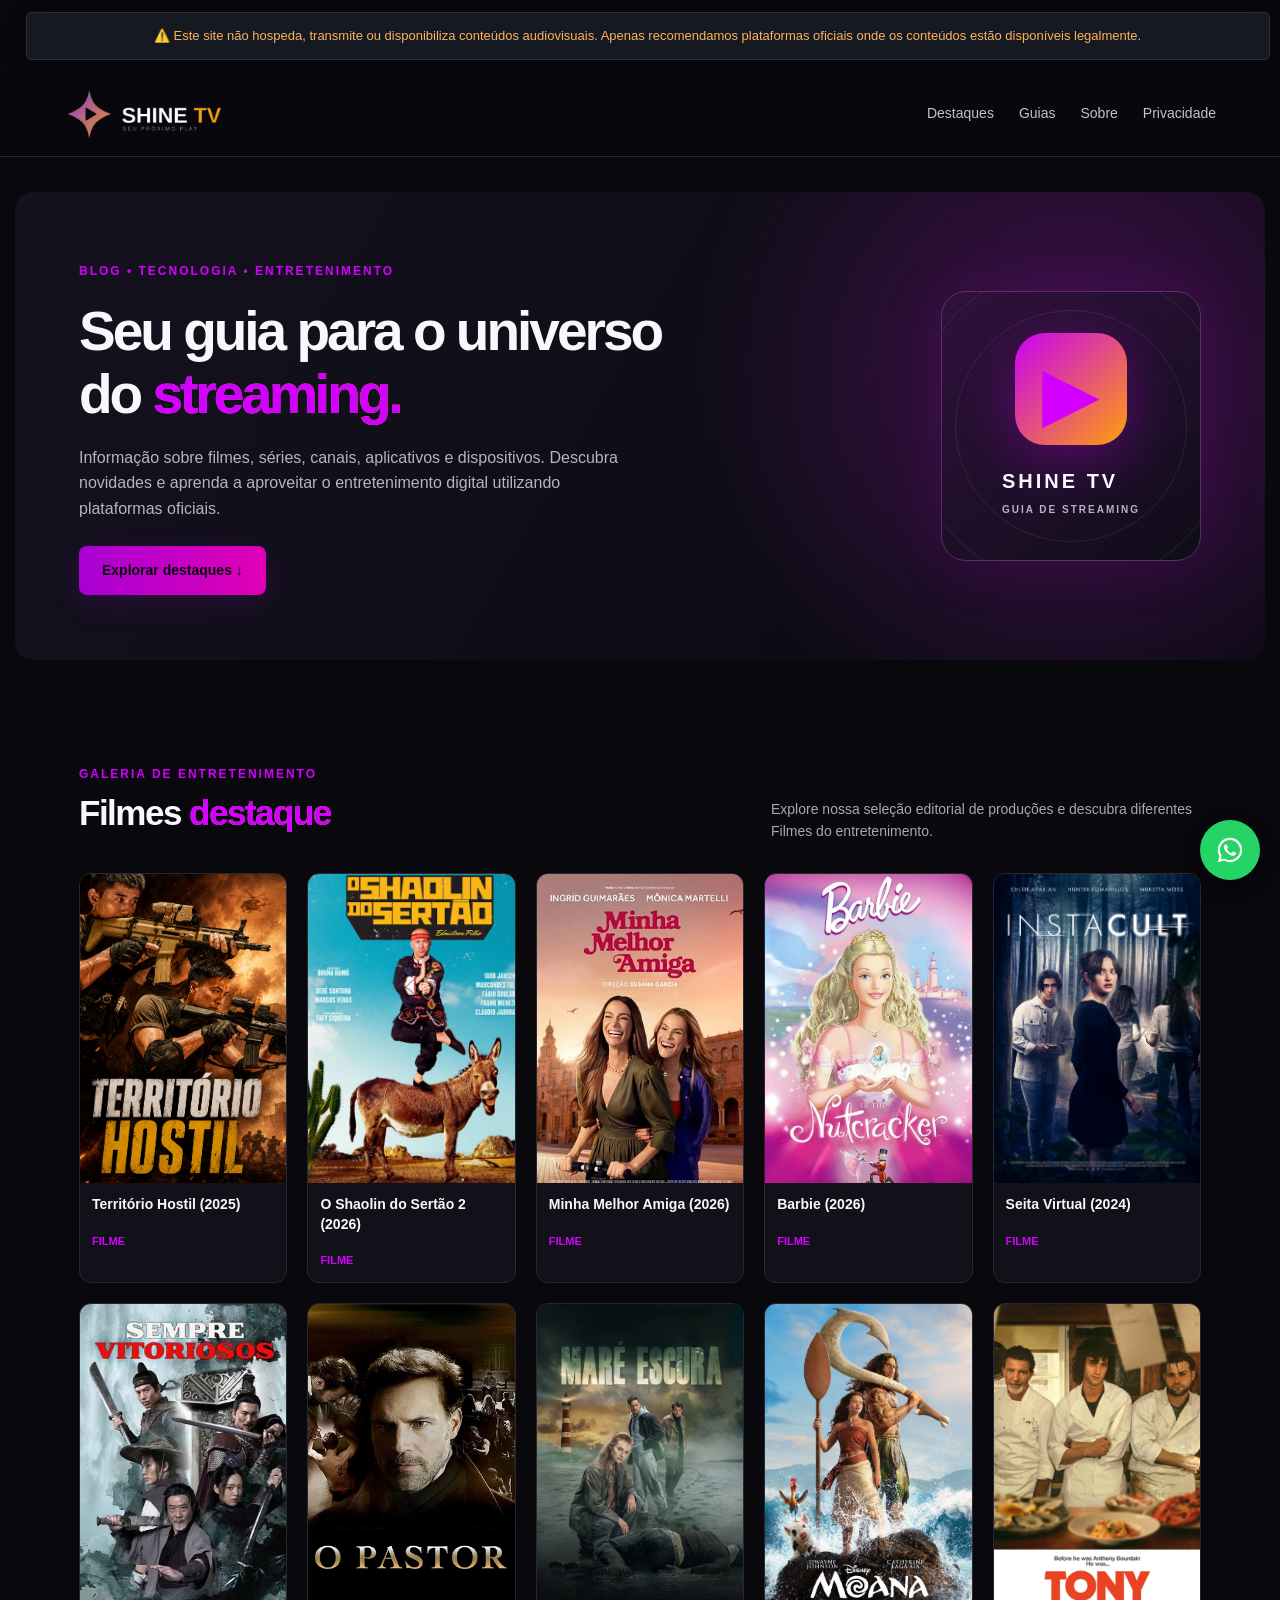
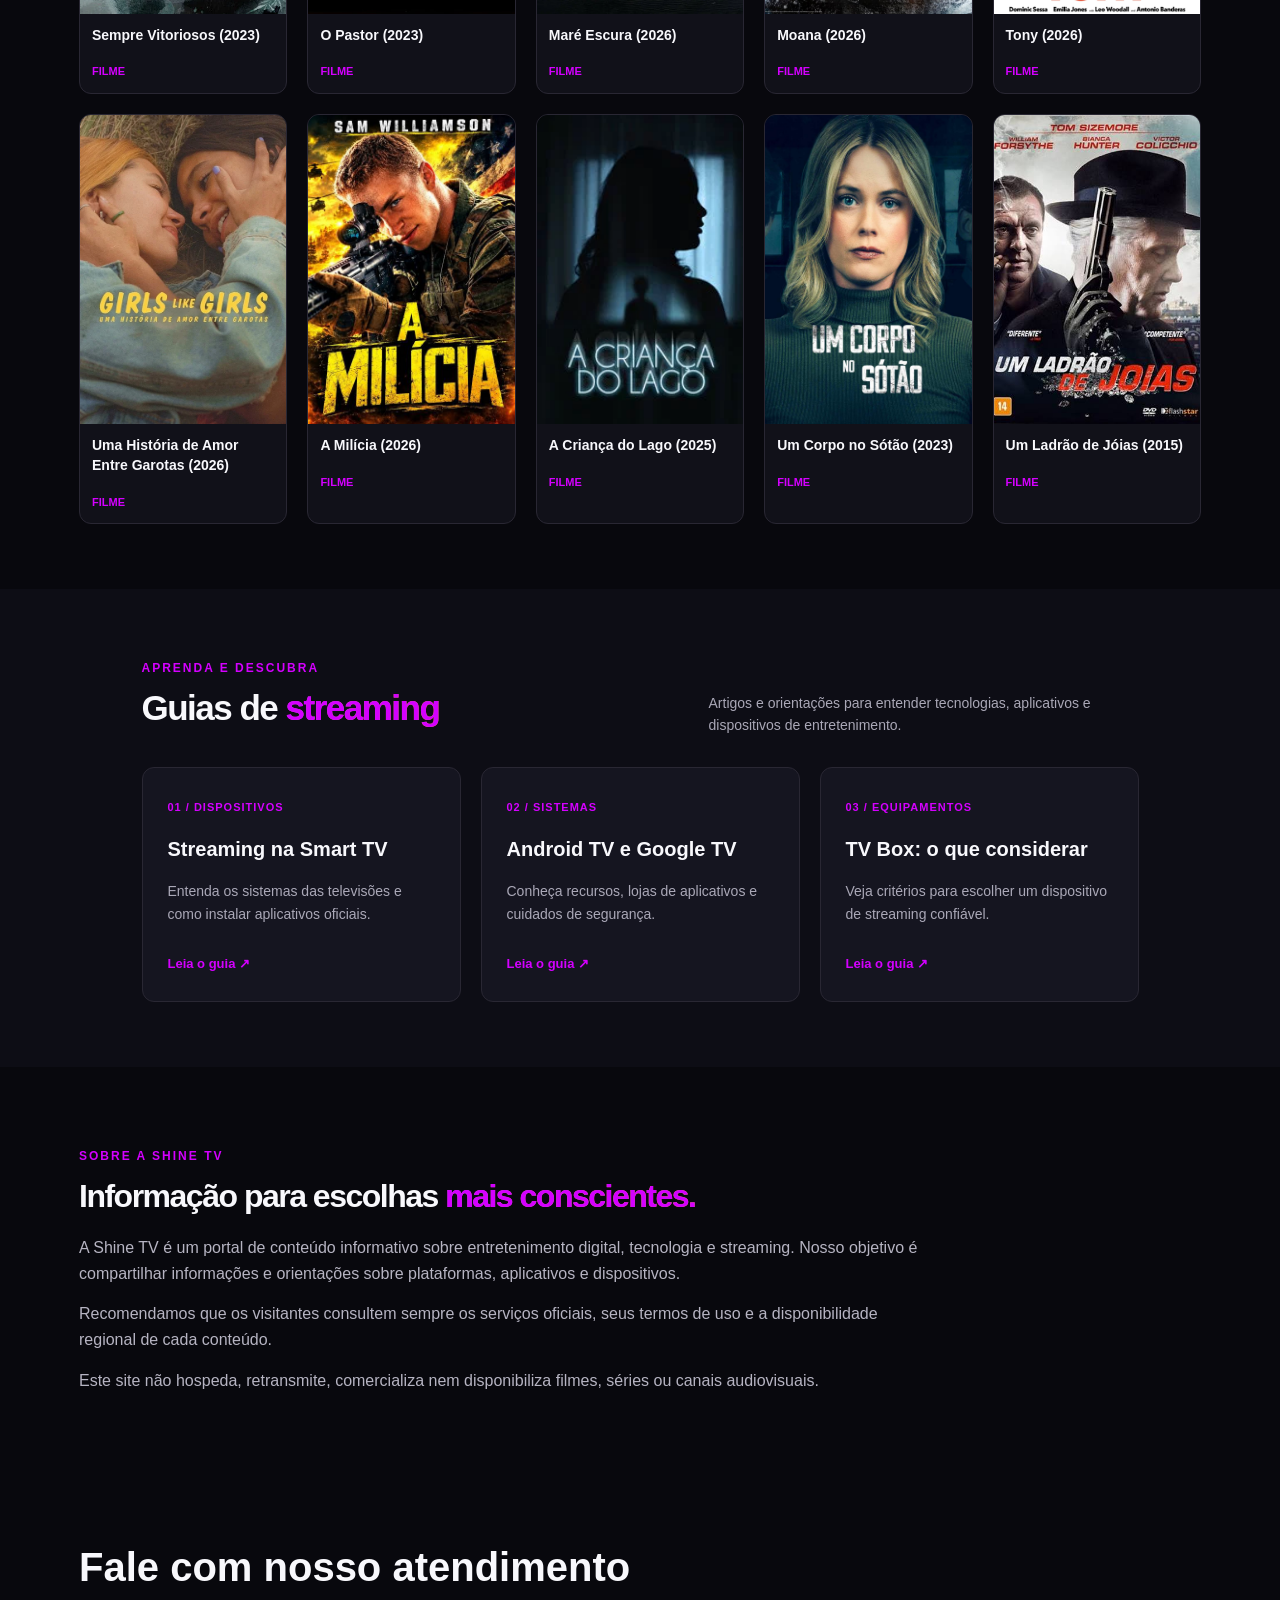
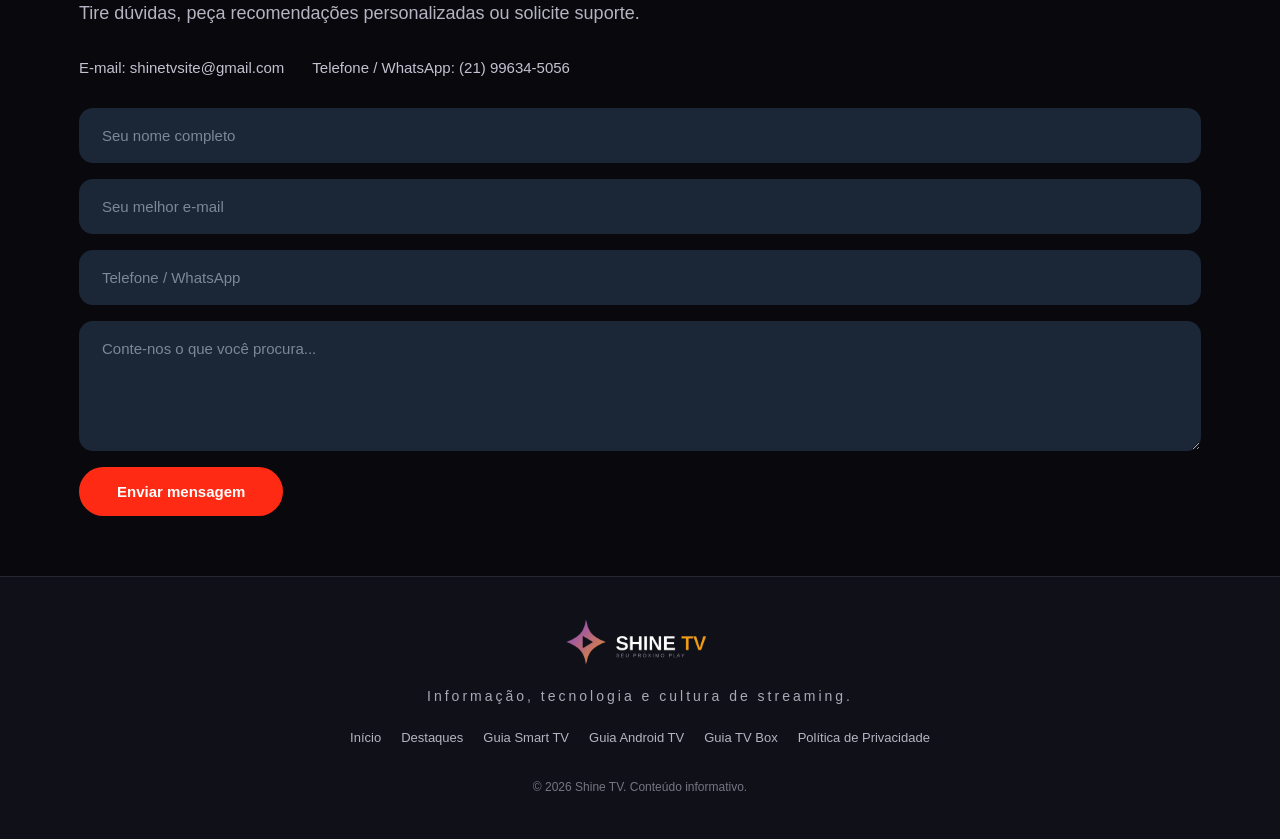
==== commit f87f459d: "Add Google tag for analytics tracking Added Google Analytics tracking script to the head." ====
--- a/index.html
+++ b/index.html
@@ -1,6 +1,10 @@
 <!DOCTYPE html>
 <html lang="pt-BR">
 <head>
+
+<!-- Google tag (gtag.js) --> <script async src="https://www.googletagmanager.com/gtag/js?id=AW-18550901437"></script> <script> window.dataLayer = window.dataLayer || []; function gtag(){dataLayer.push(arguments);} gtag('js', new Date()); gtag('config', 'AW-18550901437'); </script>
+
+  
 <meta charset="UTF-8">
 <meta name="viewport" content="width=device-width, initial-scale=1">
 <meta name="theme-color" content="#08080d">
@@ -849,4 +853,4 @@
 <svg viewBox="0 0 32 32" width="30" height="30" aria-hidden="true" fill="#fff"><path d="M16.003 3C8.83 3 3 8.83 3 16c0 2.29.6 4.53 1.74 6.5L3 29l6.68-1.72A12.94 12.94 0 0 0 16 29c7.17 0 13-5.83 13-13S23.17 3 16.003 3zm0 23.7c-1.95 0-3.86-.52-5.53-1.5l-.4-.23-3.97 1.02 1.06-3.86-.26-.4A10.66 10.66 0 0 1 5.3 16c0-5.9 4.8-10.7 10.7-10.7S26.7 10.1 26.7 16s-4.8 10.7-10.7 10.7zm5.87-8.02c-.32-.16-1.9-.94-2.2-1.04-.3-.11-.51-.16-.73.16-.21.32-.83 1.04-1.02 1.26-.19.21-.37.24-.7.08-.32-.16-1.36-.5-2.59-1.6-.96-.85-1.6-1.9-1.79-2.22-.19-.32-.02-.5.14-.66.14-.14.32-.37.48-.56.16-.19.21-.32.32-.54.1-.21.05-.4-.03-.56-.08-.16-.73-1.76-1-2.4-.26-.63-.53-.54-.73-.55h-.62c-.21 0-.56.08-.85.4-.29.32-1.12 1.1-1.12 2.68s1.15 3.1 1.31 3.32c.16.21 2.26 3.45 5.47 4.84.76.33 1.36.53 1.83.68.77.24 1.47.21 2.02.13.62-.09 1.9-.78 2.17-1.53.27-.75.27-1.4.19-1.53-.08-.13-.29-.21-.61-.37z"/></svg>
 </a>
 </body>
-</html>+</html>
